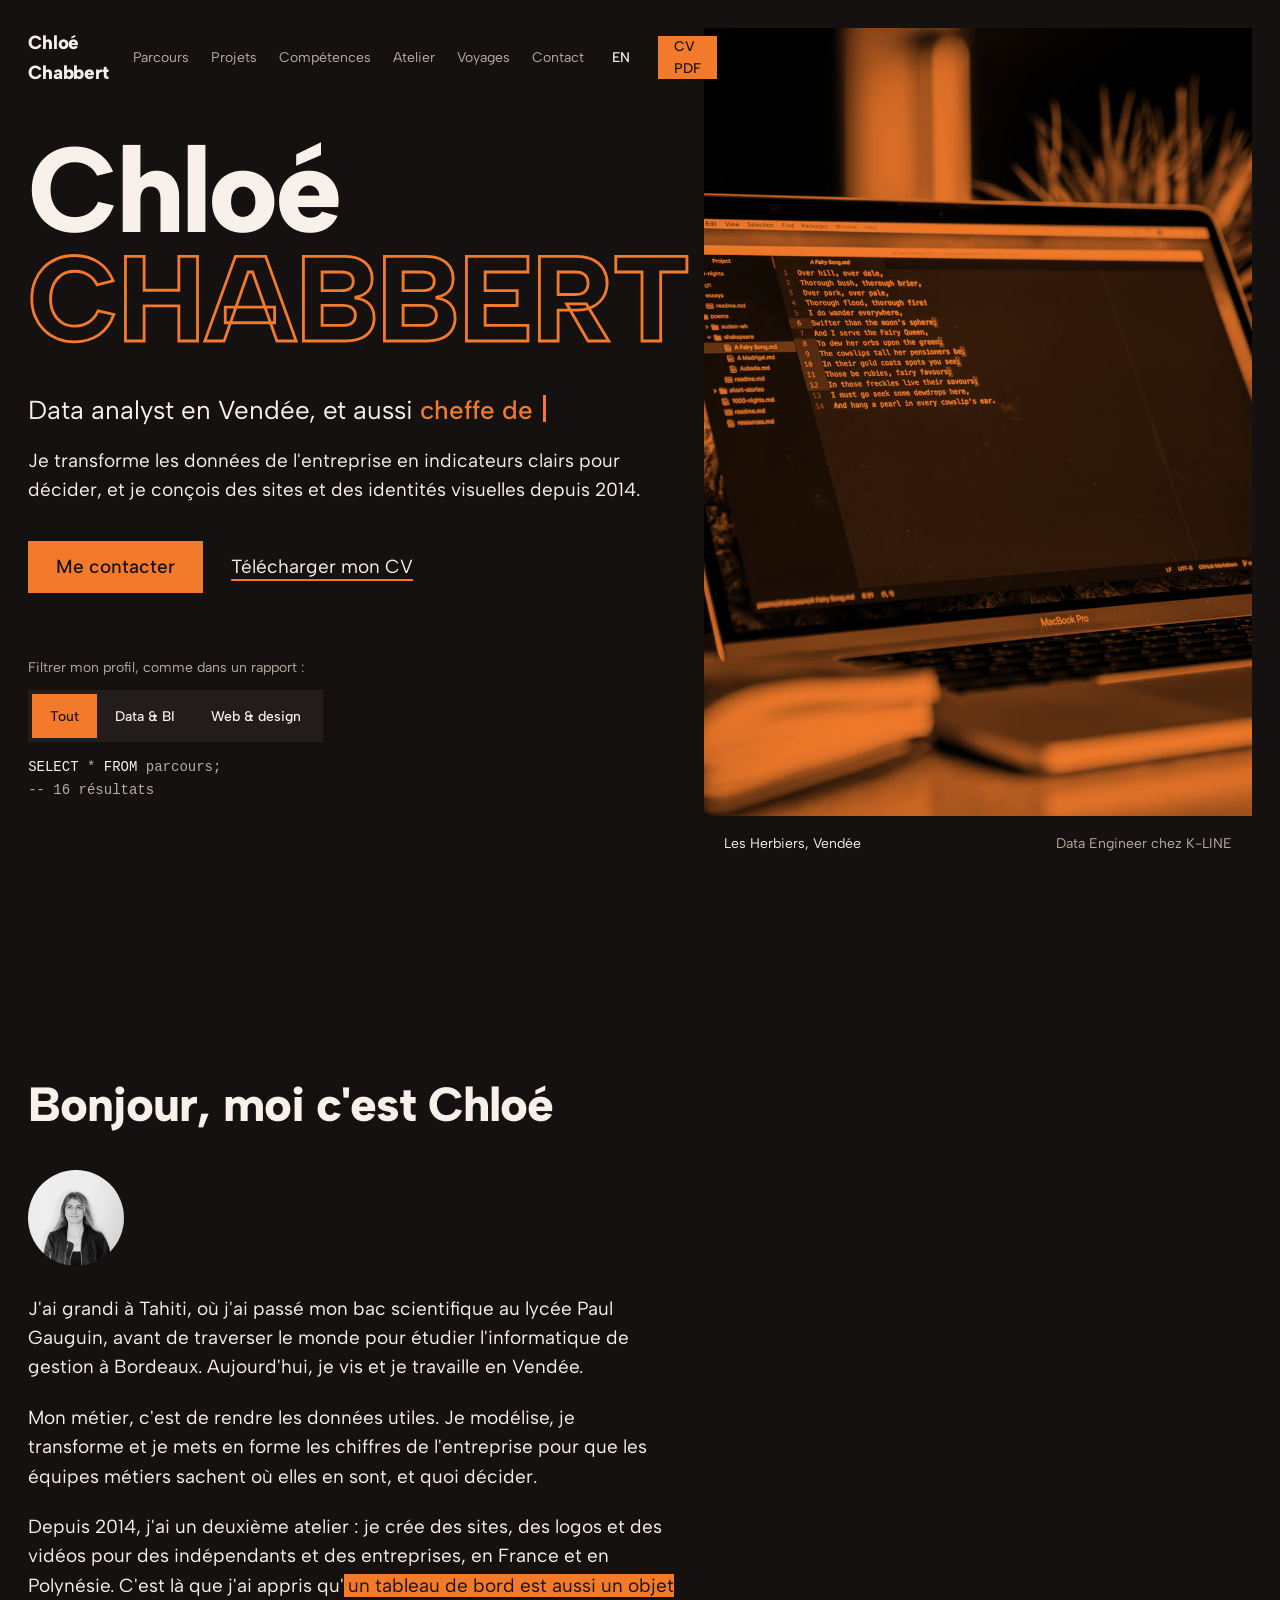
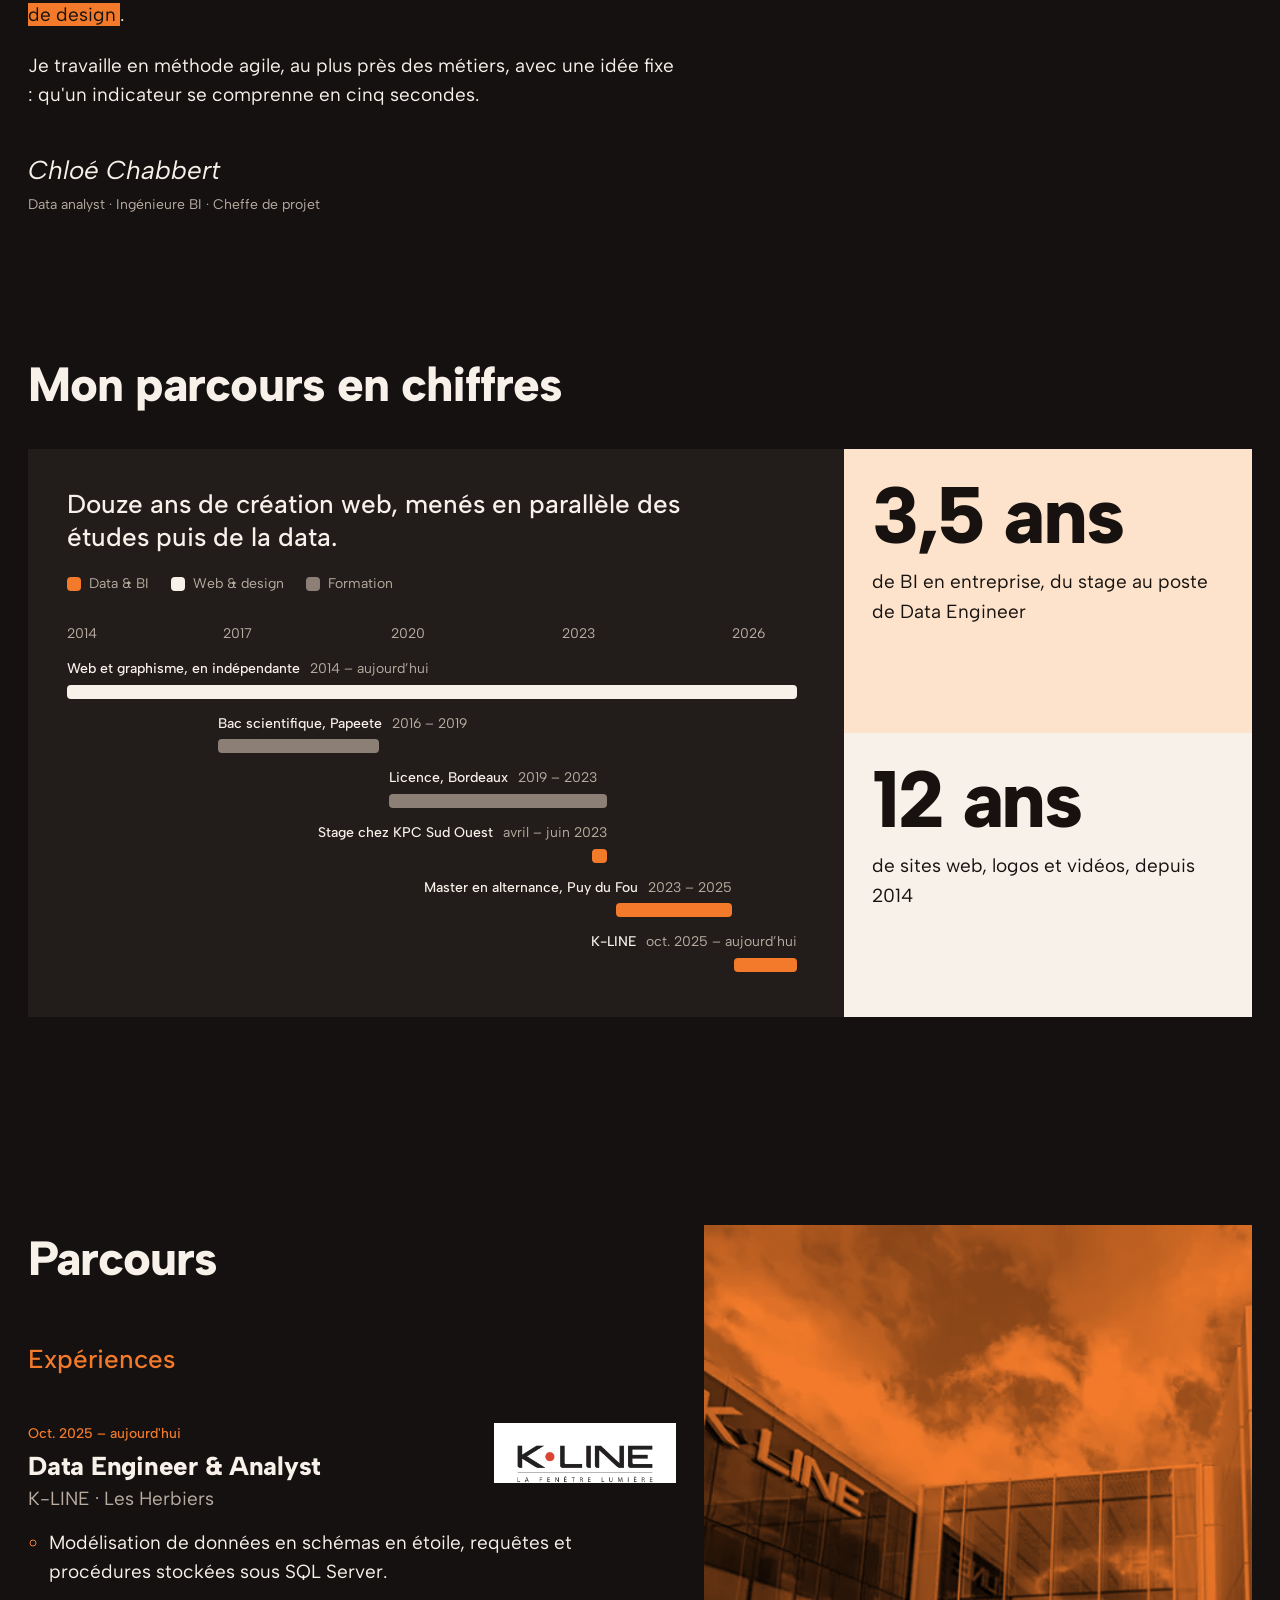
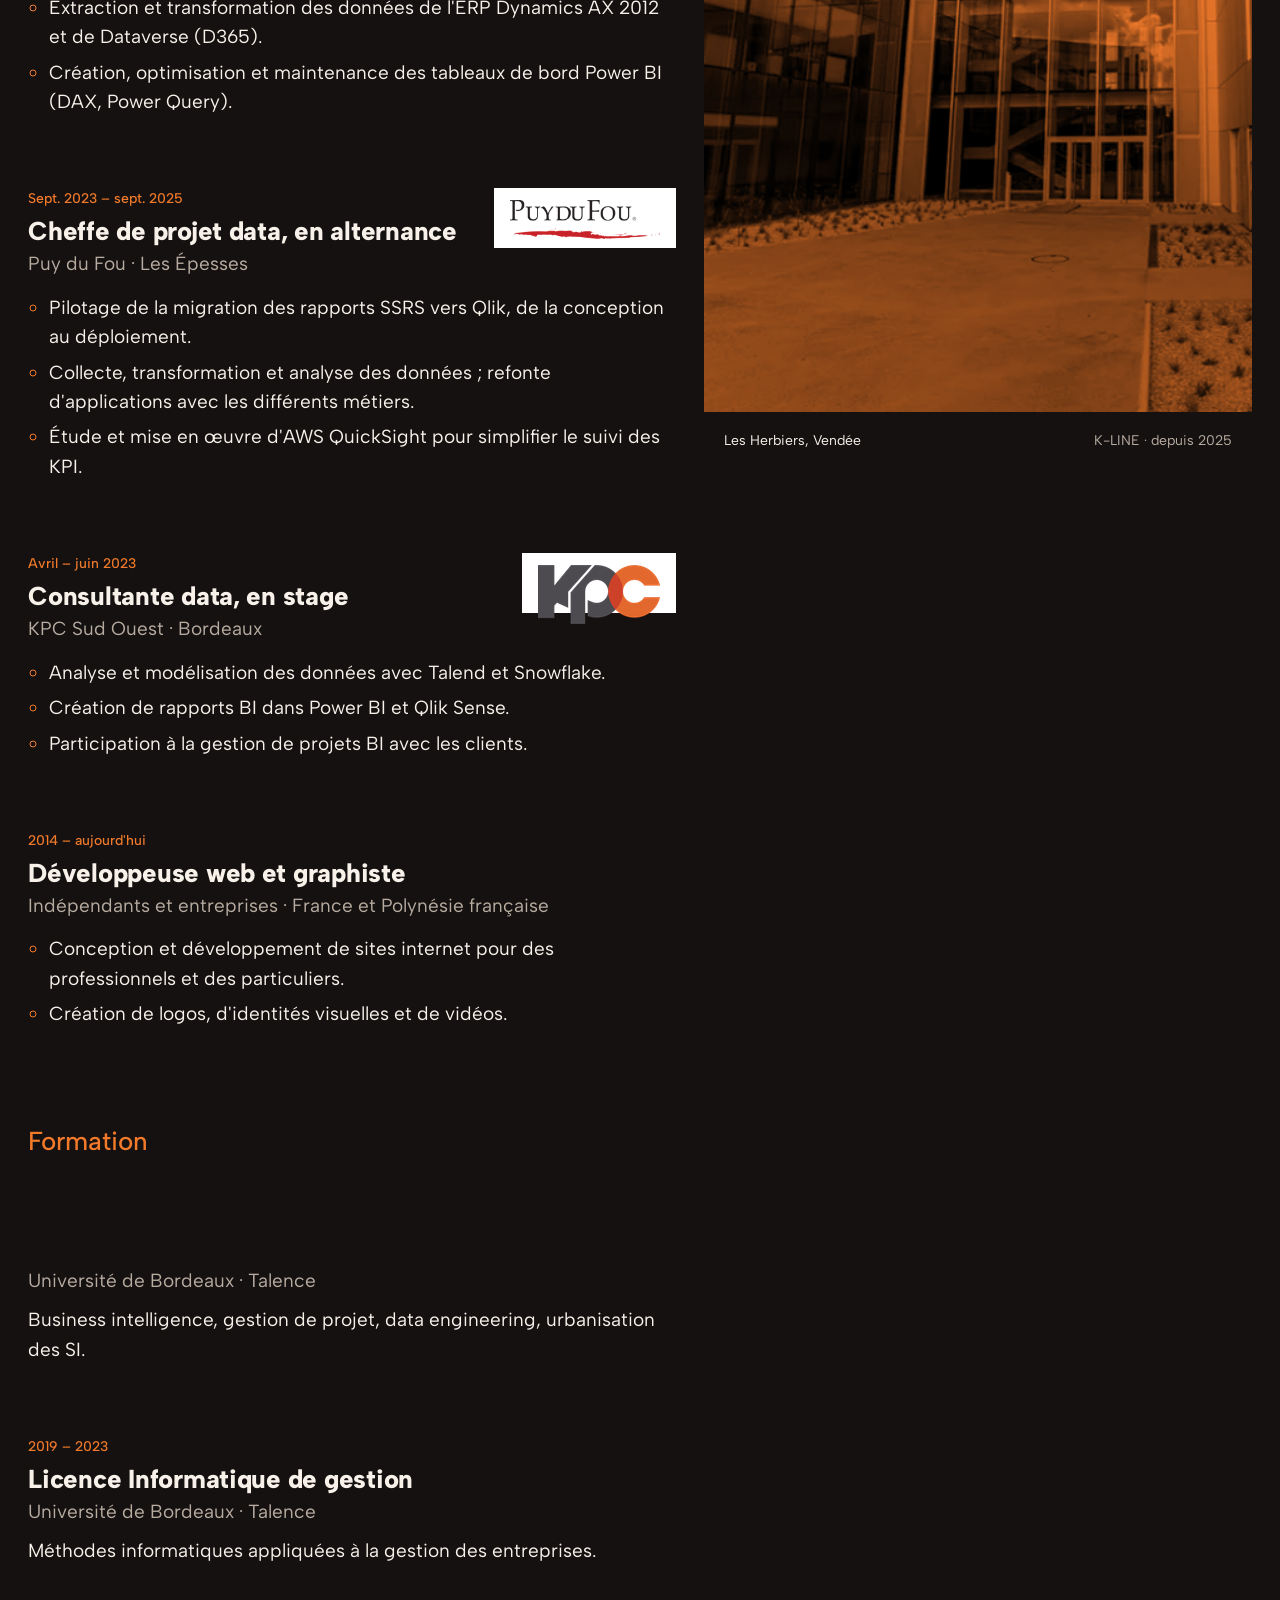
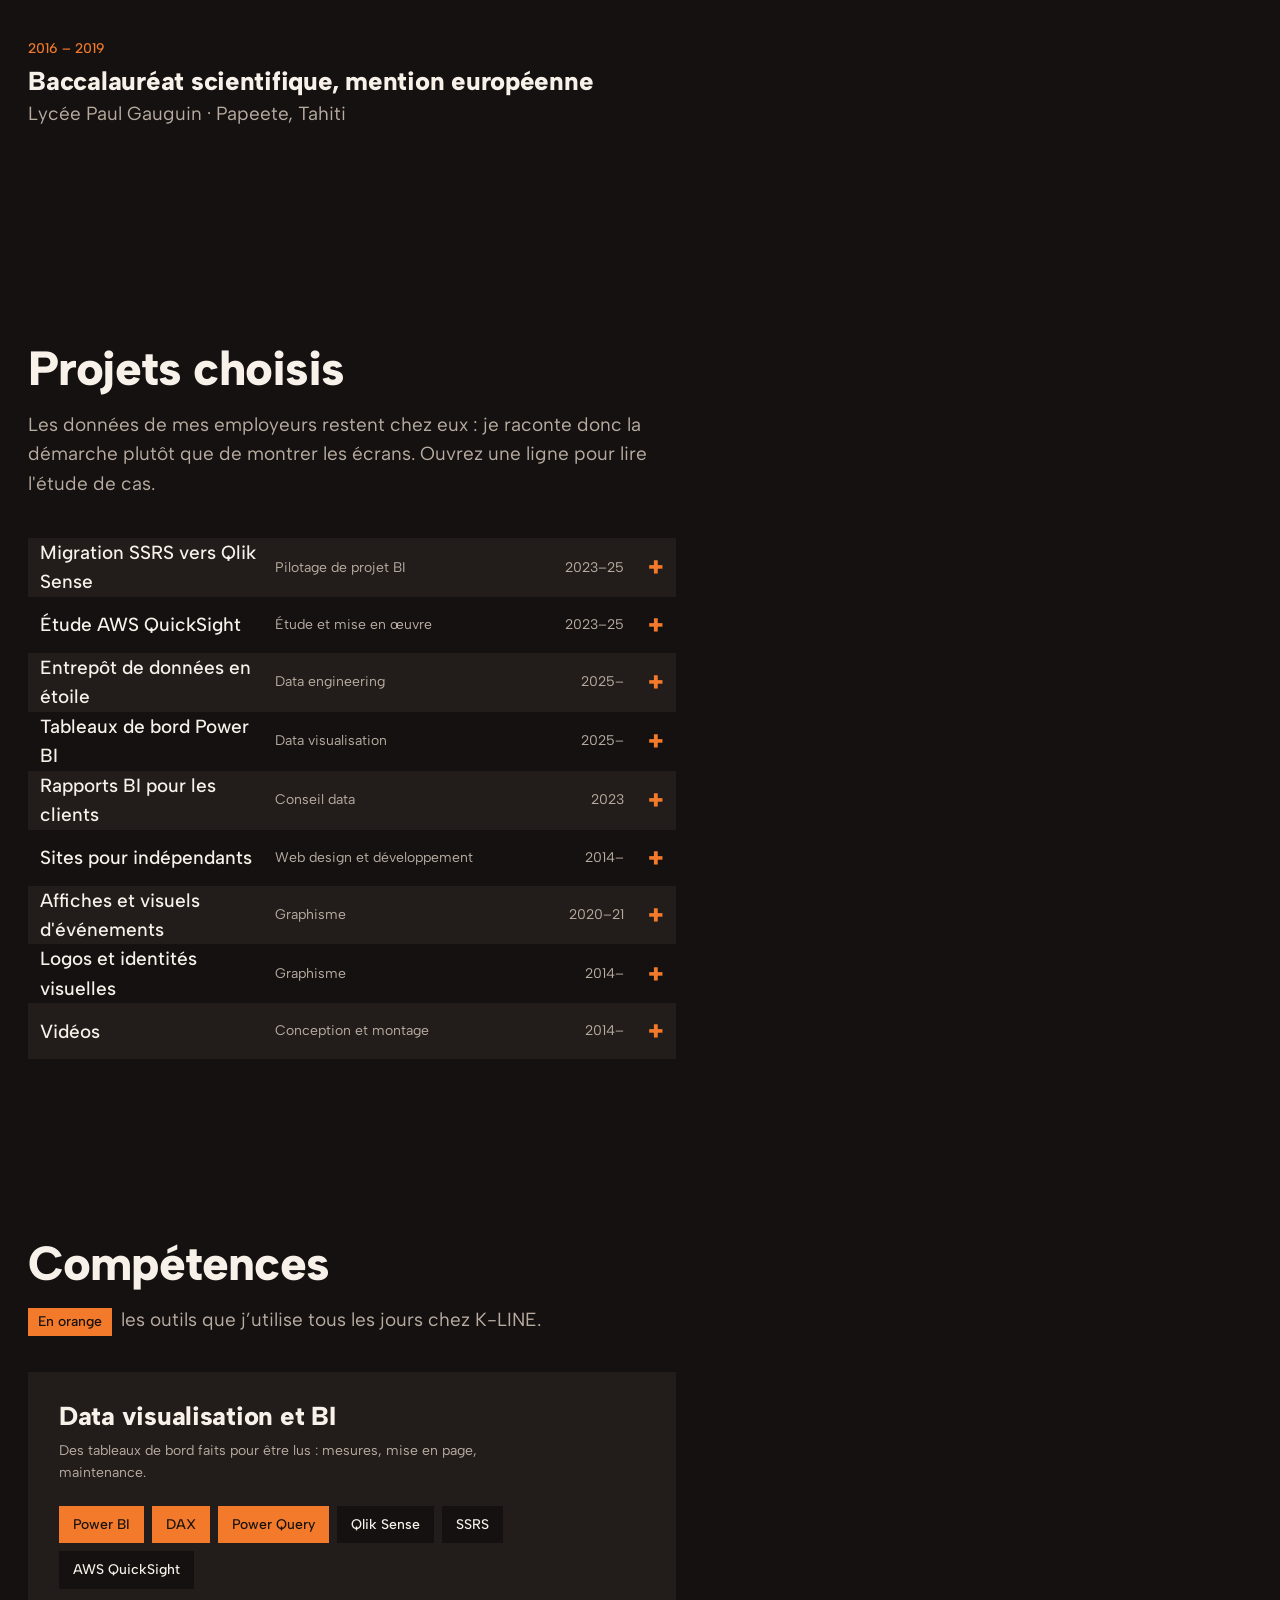
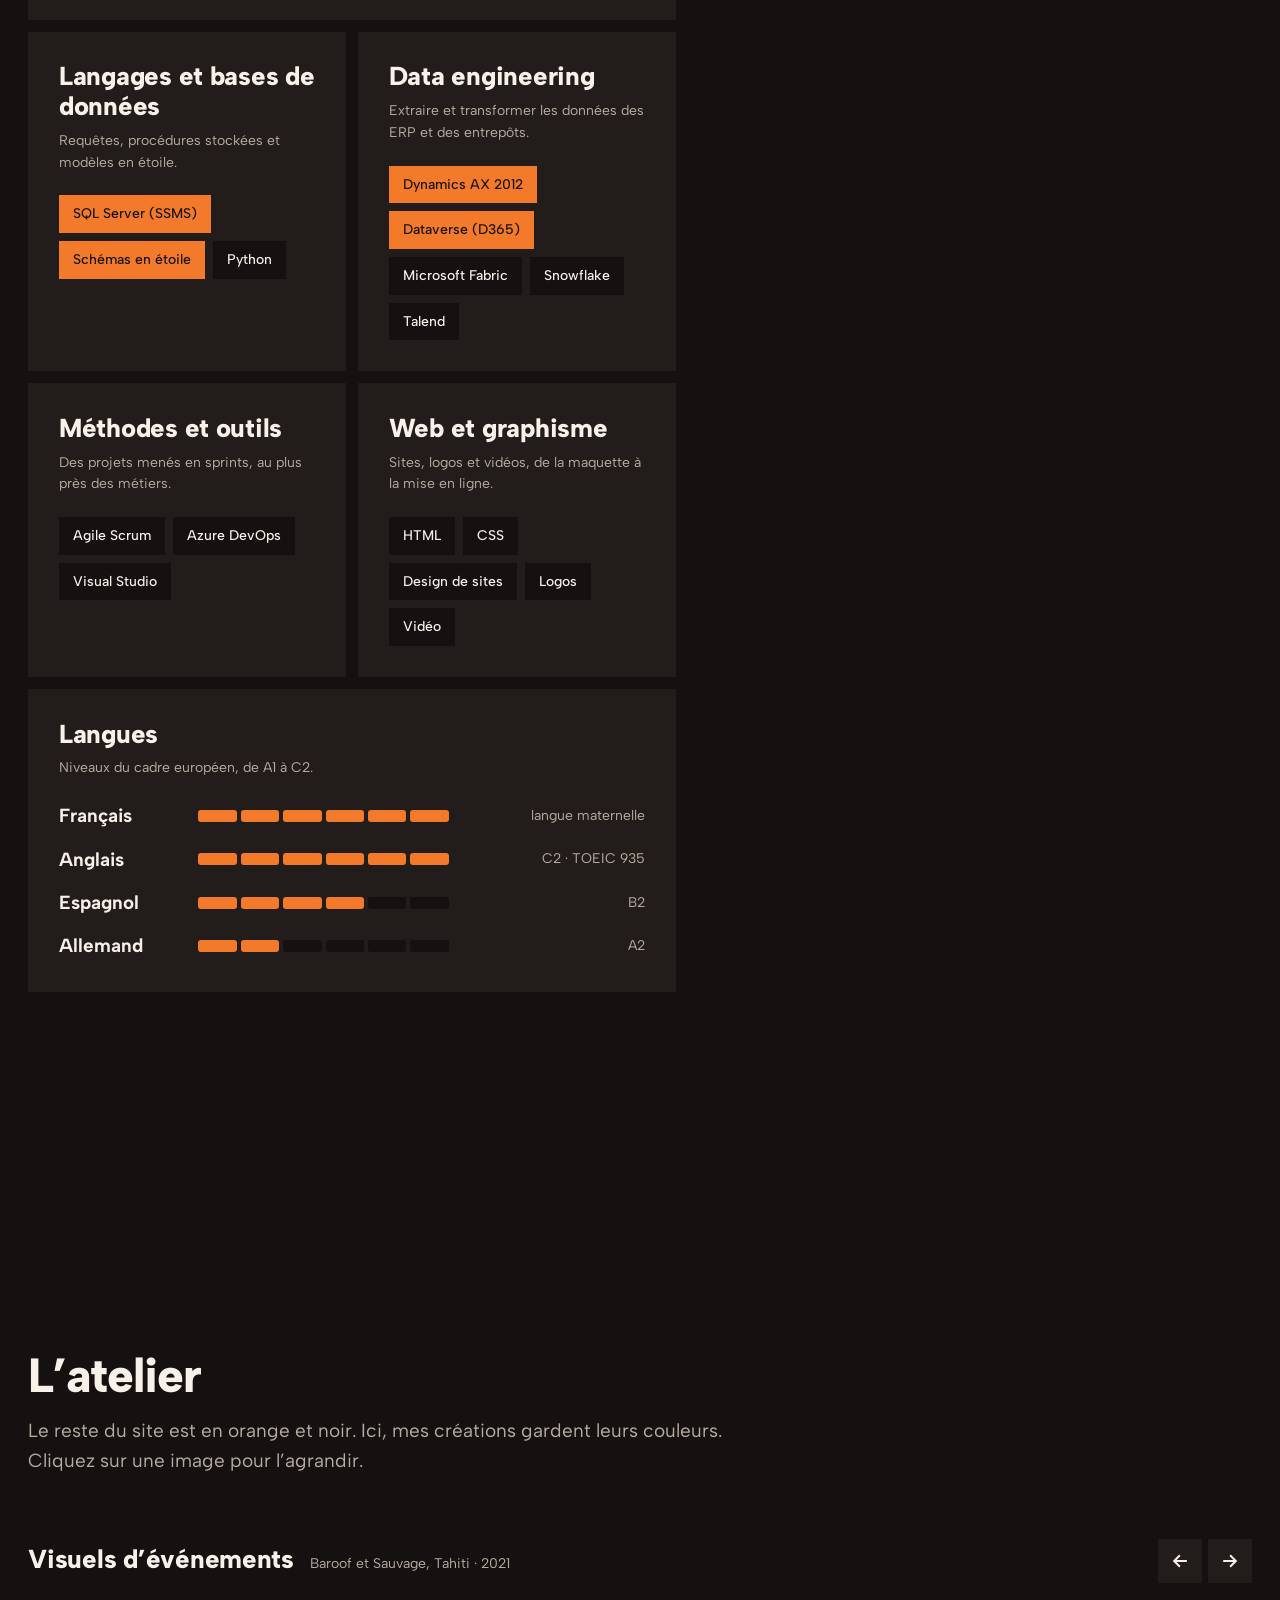
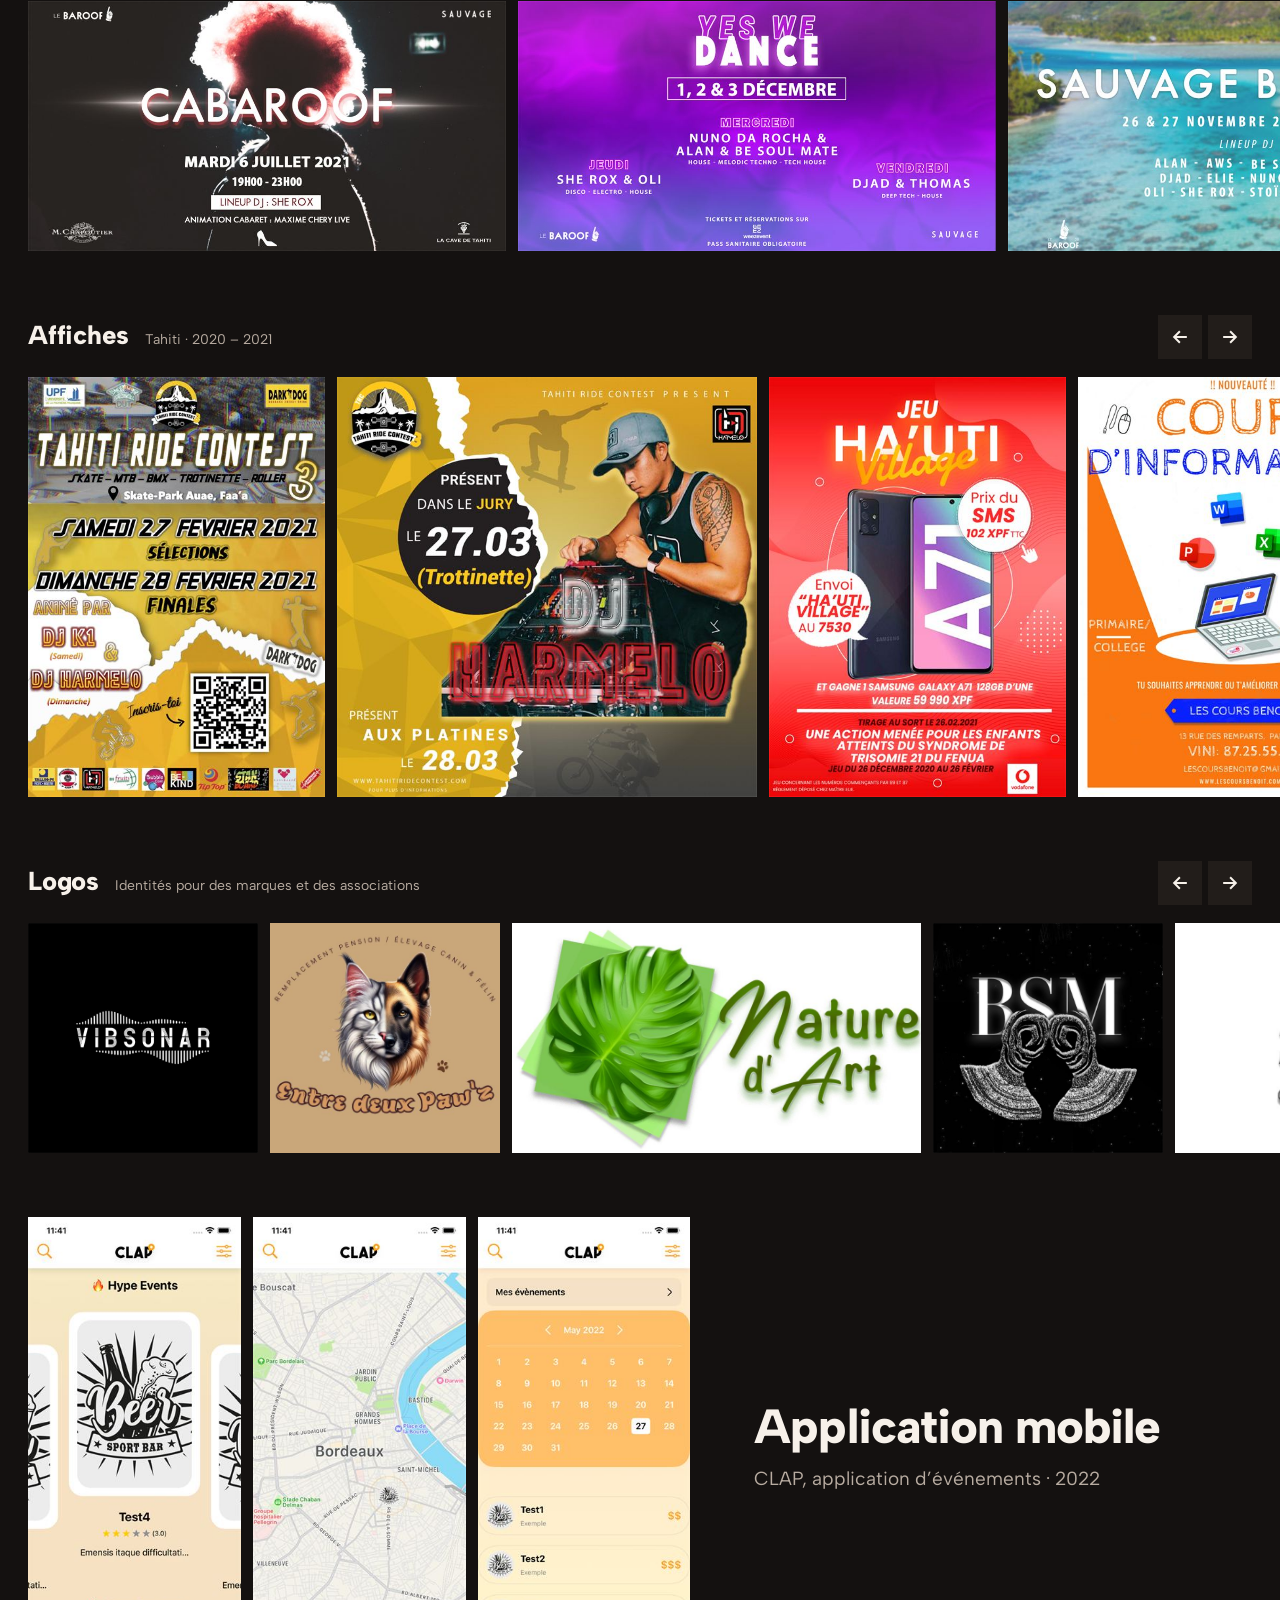
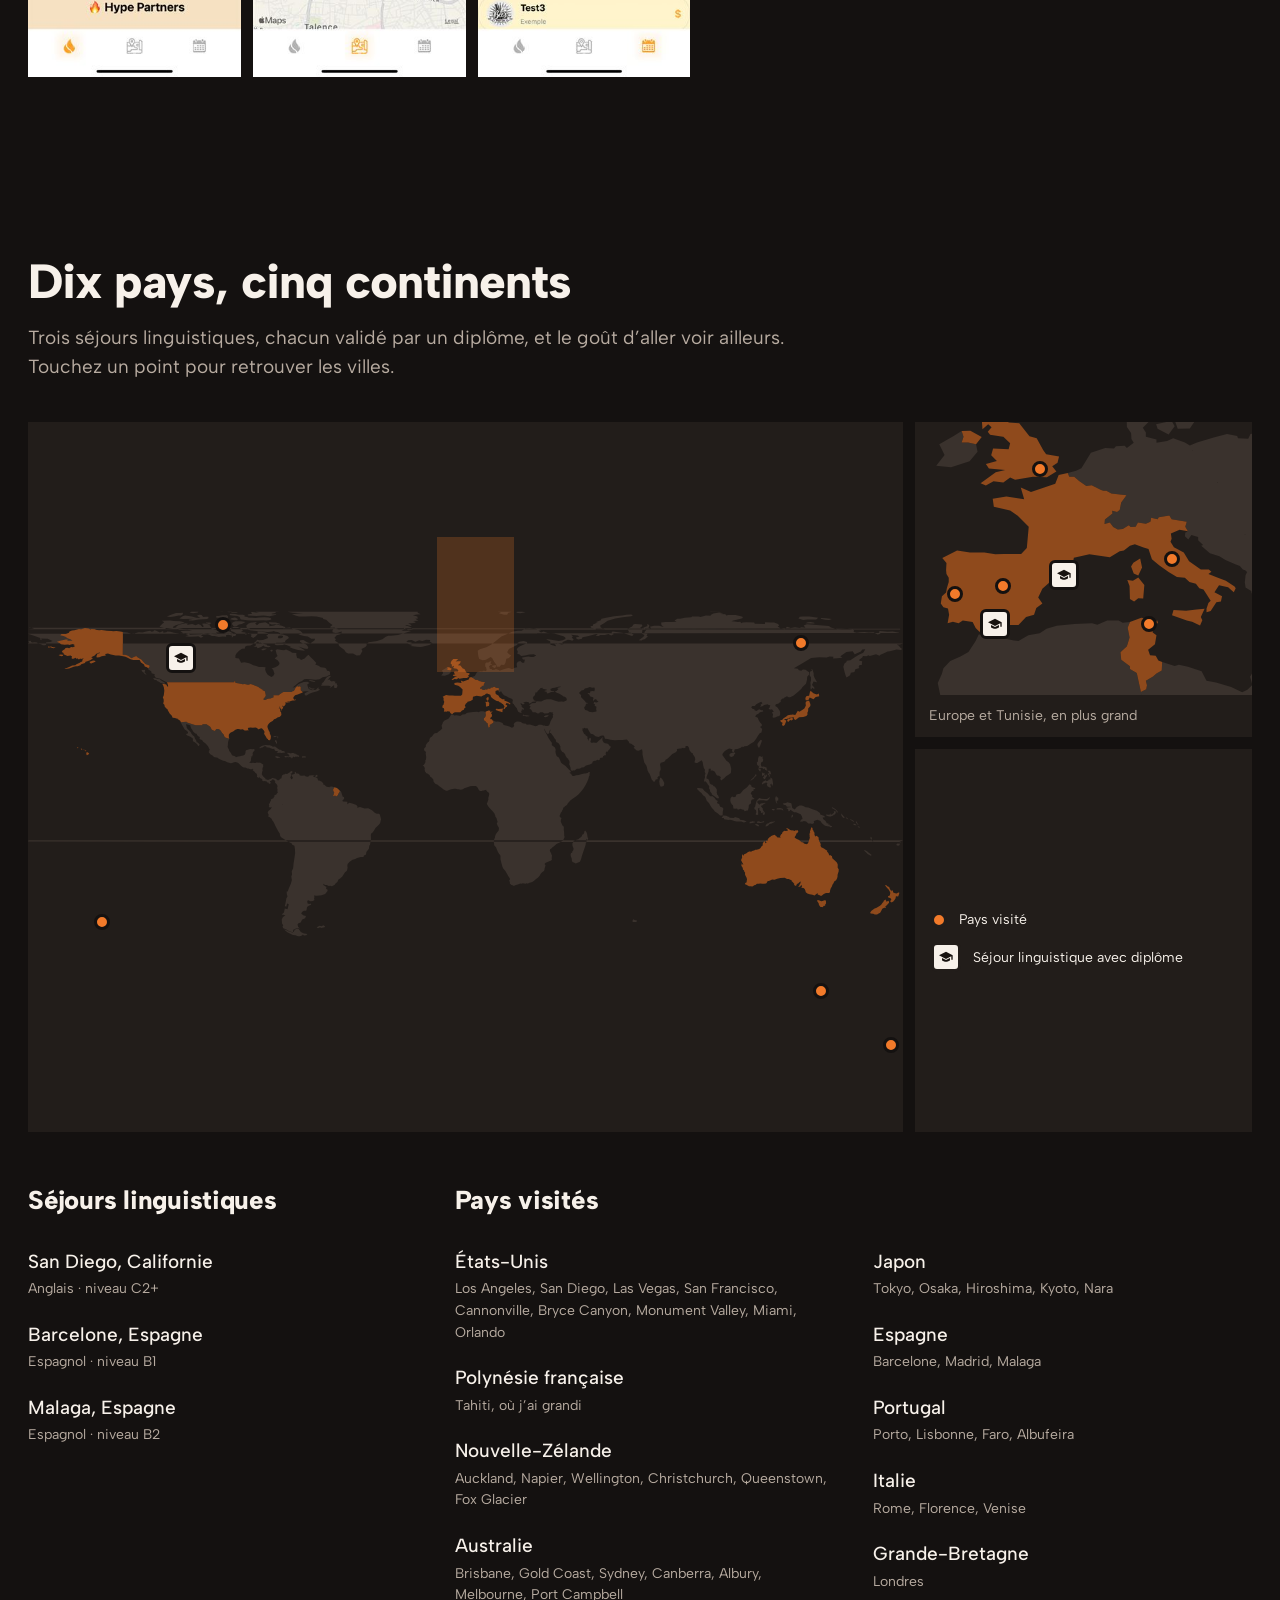
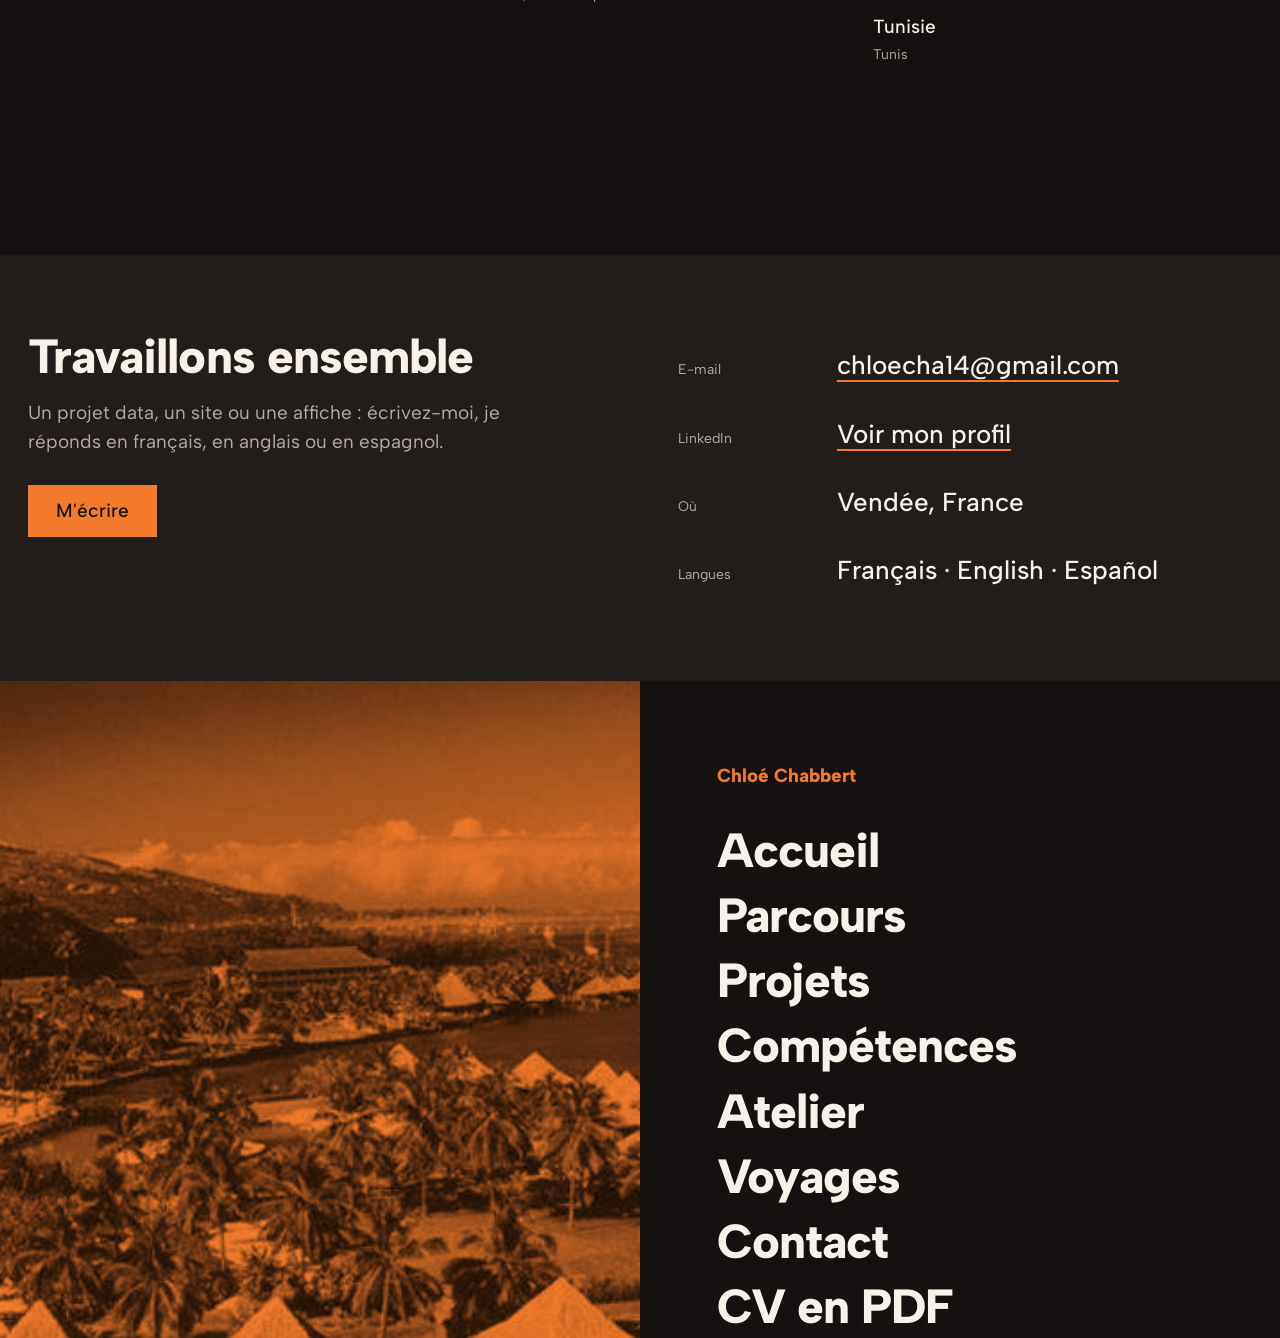
==== index.html @ 42374100 "Add all files" ====
<!doctype html>
<html lang="fr">
<head>
  <meta charset="utf-8">
  <meta name="viewport" content="width=device-width, initial-scale=1">
  <title>Chloé Chabbert · Data analyst &amp; web designer</title>
  <meta name="description" content="Chloé Chabbert, data analyst et ingénieure BI en Vendée : tableaux de bord Power BI et Qlik, modélisation SQL, gestion de projet data. Web designer et graphiste depuis 2014.">
  <meta property="og:title" content="Chloé Chabbert · Data analyst &amp; web designer">
  <meta property="og:description" content="Je transforme les données de l'entreprise en indicateurs clairs, et je conçois des sites et des identités visuelles depuis 2014.">
  <meta property="og:image" content="assets/chloe.jpg">
  <meta property="og:type" content="website">
  <meta property="og:locale" content="fr_FR">
  <link rel="alternate" hreflang="fr" href="index.html">
  <link rel="alternate" hreflang="en" href="en.html">
  <link rel="icon" href="data:image/svg+xml,%3Csvg xmlns='http://www.w3.org/2000/svg' viewBox='0 0 64 64'%3E%3Crect width='64' height='64' fill='%23141110'/%3E%3Ctext x='50%25' y='56%25' dominant-baseline='middle' text-anchor='middle' font-family='Arial' font-weight='800' font-size='30' fill='%23F27A2A'%3ECC%3C/text%3E%3C/svg%3E">
  <link rel="preconnect" href="https://fonts.googleapis.com">
  <link rel="preconnect" href="https://fonts.gstatic.com" crossorigin>
  <link href="https://fonts.googleapis.com/css2?family=Albert+Sans:ital,wght@0,400;0,500;0,800;1,400&display=swap" rel="stylesheet">
  <link rel="stylesheet" href="styles.css">
  <script>document.documentElement.classList.add('js')</script>
</head>
<body data-view="all">
  <a class="skip" href="#parcours">Aller au parcours</a>

  <!-- ============ 1. Accueil + à propos : colonne de lecture + photo fixe ============ -->
  <header class="bar">
    <a class="wordmark" href="#top" aria-label="Chloé Chabbert, retour en haut">Chloé Chabbert</a>
    <nav class="links" aria-label="Sections">
      <a href="#parcours">Parcours</a>
      <a href="#projets">Projets</a>
      <a href="#competences">Compétences</a>
      <a href="#atelier">Atelier</a>
      <a href="#voyages">Voyages</a>
      <a href="#contact">Contact</a>
    </nav>
    <a class="lang" href="en.html" hreflang="en" lang="en" aria-label="English version">EN</a>
    <a class="btn btn--small" href="assets/CV_Chloe_Chabbert.pdf" download>CV PDF</a>
  </header>

  <div class="split">
    <main class="read" id="top">

      <section class="hero" data-scene="herbiers" aria-labelledby="titre">
        <h1 id="titre" class="name reveal">
          <span class="name__first">Chloé</span>
          <span class="name__last">Chabbert</span>
        </h1>
        <p class="role reveal">Data analyst en Vendée, et aussi <span class="typed" data-words="ingénieure BI|cheffe de projet BI|web designer|graphiste">ingénieure BI</span><span class="caret" aria-hidden="true"></span></p>
        <p class="lead reveal">Je transforme les données de l'entreprise en indicateurs clairs pour décider, et je conçois des sites et des identités visuelles depuis 2014.</p>
        <div class="actions reveal">
          <a class="btn" href="mailto:chloecha14@gmail.com?subject=Prise%20de%20contact%20depuis%20ton%20portfolio">Me contacter</a>
          <a class="textlink" href="assets/CV_Chloe_Chabbert.pdf" download>Télécharger mon CV</a>
        </div>

        <div class="slicer-home reveal" id="slicer-home">
          <p class="slicer-label" id="slicer-label">Filtrer mon profil, comme dans un rapport :</p>
          <div class="slicer" role="group" aria-labelledby="slicer-label">
            <button type="button" data-set-view="all" aria-pressed="true">Tout</button>
            <button type="button" data-set-view="data" aria-pressed="false">Data &amp; BI</button>
            <button type="button" data-set-view="web" aria-pressed="false">Web &amp; design</button>
          </div>
          <pre class="query" aria-live="polite"><code id="query">SELECT * FROM parcours;</code></pre>
        </div>
      </section>

      <section class="about" id="apropos" data-scene="plage" aria-labelledby="apropos-titre">
        <h2 id="apropos-titre" class="reveal">Bonjour, moi c'est Chloé</h2>
        <div class="letter">
          <img class="letter__face reveal" src="assets/chloe.jpg" width="605" height="807" alt="" loading="lazy">
          <p class="reveal">J'ai grandi à Tahiti, où j'ai passé mon bac scientifique au lycée Paul Gauguin, avant de traverser le monde pour étudier l'informatique de gestion à Bordeaux. Aujourd'hui, je vis et je travaille en Vendée.</p>
          <p class="reveal">Mon métier, c'est de rendre les données utiles. Je modélise, je transforme et je mets en forme les chiffres de l'entreprise pour que les équipes métiers sachent où elles en sont, et quoi décider.</p>
          <p class="reveal">Depuis 2014, j'ai un deuxième atelier : je crée des sites, des logos et des vidéos pour des indépendants et des entreprises, en France et en Polynésie. C'est là que j'ai appris qu'<mark>un tableau de bord est aussi un objet de design</mark>.</p>
          <p class="reveal">Je travaille en méthode agile, au plus près des métiers, avec une idée fixe : qu'un indicateur se comprenne en cinq secondes.</p>
          <p class="sign reveal">Chloé Chabbert<span>Data analyst · Ingénieure BI · Cheffe de projet</span></p>
        </div>
      </section>
    </main>

    <aside class="stage" aria-label="Photographie">
      <div class="stage__frame">
        <figure class="scene is-on" data-scene-img="herbiers">
          <img src="assets/accueil-code.jpg" width="1920" height="1280" alt="Ordinateur portable ouvert sur un éditeur de code" fetchpriority="high">
          <figcaption><span>Les Herbiers, Vendée</span><span>Data Engineer chez K-LINE</span></figcaption>
        </figure>
        <figure class="scene" data-scene-img="plage">
          <img src="assets/tahiti.jpg" width="800" height="528" alt="Vue aérienne d'un lagon de Tahiti, bordé de cocotiers et de bungalows sur pilotis" loading="lazy">
          <figcaption><span>Tahiti, Polynésie française</span><span>Là où j'ai grandi</span></figcaption>
        </figure>
      </div>
    </aside>
  </div>

  <!-- ============ 2. En chiffres : mosaïque pleine largeur pilotée par le filtre ============ -->
  <section class="stats" id="chiffres" aria-labelledby="chiffres-titre">
    <h2 id="chiffres-titre" class="stats__title reveal">Mon parcours en chiffres</h2>
    <div class="mosaic">
      <div class="gantt">
        <p class="gantt__title">Douze ans de création web, menés en parallèle des études puis de la data.</p>
        <p class="gantt__legend"><span><i class="key key--data"></i>Data &amp; BI</span><span><i class="key key--web"></i>Web &amp; design</span><span><i class="key key--edu"></i>Formation</span></p>
        <p class="gantt__axis" aria-hidden="true"><span style="--y:2014">2014</span><span style="--y:2017">2017</span><span style="--y:2020">2020</span><span style="--y:2023">2023</span><span style="--y:2026">2026</span></p>
        <ol class="gantt__rows">
          <li class="grow" data-gcat="web" style="--s:2014;--e:2026.85"><a href="#exp-web"><span class="grow__label">Web et graphisme, en indépendante <span>2014 – aujourd’hui</span></span><span class="grow__track"><span class="grow__bar grow__bar--web"></span></span></a></li>
          <li class="grow" data-gcat="edu" style="--s:2016.67;--e:2019.5"><a href="#edu-bac"><span class="grow__label">Bac scientifique, Papeete <span>2016 – 2019</span></span><span class="grow__track"><span class="grow__bar grow__bar--edu"></span></span></a></li>
          <li class="grow" data-gcat="edu" style="--s:2019.67;--e:2023.5"><a href="#edu-licence"><span class="grow__label">Licence, Bordeaux <span>2019 – 2023</span></span><span class="grow__track"><span class="grow__bar grow__bar--edu"></span></span></a></li>
          <li class="grow" data-gcat="data" style="--s:2023.25;--e:2023.5"><a href="#exp-kpc"><span class="grow__label">Stage chez KPC Sud Ouest <span>avril – juin 2023</span></span><span class="grow__track"><span class="grow__bar grow__bar--data"></span></span></a></li>
          <li class="grow" data-gcat="data" style="--s:2023.67;--e:2025.7"><a href="#exp-puydufou"><span class="grow__label">Master en alternance, Puy du Fou <span>2023 – 2025</span></span><span class="grow__track"><span class="grow__bar grow__bar--data"></span></span></a></li>
          <li class="grow" data-gcat="data" style="--s:2025.75;--e:2026.85"><a href="#exp-kline"><span class="grow__label">K-LINE <span>oct. 2025 – aujourd’hui</span></span><span class="grow__track"><span class="grow__bar grow__bar--data"></span></span></a></li>
        </ol>
      </div>
      <div class="tile tile--a" aria-live="polite">
        <p class="tile__fig" data-kpi="a-fig">3,5 ans</p>
        <p class="tile__cap" data-kpi="a-cap">de BI en entreprise, du stage au poste de Data Engineer</p>
      </div>
      <div class="tile tile--b" aria-live="polite">
        <p class="tile__fig" data-kpi="b-fig">12 ans</p>
        <p class="tile__cap" data-kpi="b-cap">de sites web, logos et vidéos, depuis 2014</p>
      </div>
    </div>
  </section>

  <!-- ============ 3. Parcours, projets, compétences : deuxième scène fixe ============ -->
  <div class="split split--b">
    <div class="read">
      <section class="timeline" id="parcours" aria-labelledby="parcours-titre">
        <h2 id="parcours-titre" class="reveal">Parcours</h2>

        <h3 class="timeline__sub reveal">Expériences</h3>
        <ol class="entries">
          <li class="entry" id="exp-kline" data-cat="data" data-scene="kline">
            <span class="entry__logo reveal"><img src="assets/logos/k-line.png" width="554" height="202" alt="Logo K-LINE" loading="lazy"></span>
            <p class="entry__date reveal">Oct. 2025 – aujourd'hui</p>
            <h4 class="entry__title reveal">Data Engineer &amp; Analyst</h4>
            <p class="entry__org reveal">K-LINE · Les Herbiers</p>
            <ul class="reveal">
              <li>Modélisation de données en schémas en étoile, requêtes et procédures stockées sous SQL Server.</li>
              <li>Extraction et transformation des données de l'ERP Dynamics AX 2012 et de Dataverse (D365).</li>
              <li>Création, optimisation et maintenance des tableaux de bord Power BI (DAX, Power Query).</li>
            </ul>
          </li>
          <li class="entry" id="exp-puydufou" data-cat="data" data-scene="puydufou">
            <span class="entry__logo reveal"><img src="assets/logos/puy-du-fou.png" width="240" height="61" alt="Logo Puy du Fou" loading="lazy"></span>
            <p class="entry__date reveal">Sept. 2023 – sept. 2025</p>
            <h4 class="entry__title reveal">Cheffe de projet data, en alternance</h4>
            <p class="entry__org reveal">Puy du Fou · Les Épesses</p>
            <ul class="reveal">
              <li>Pilotage de la migration des rapports SSRS vers Qlik, de la conception au déploiement.</li>
              <li>Collecte, transformation et analyse des données ; refonte d'applications avec les différents métiers.</li>
              <li>Étude et mise en œuvre d'AWS QuickSight pour simplifier le suivi des KPI.</li>
            </ul>
          </li>
          <li class="entry" id="exp-kpc" data-cat="data" data-scene="bordeaux">
            <span class="entry__logo reveal"><img src="assets/logos/kpc.png" width="122" height="59" alt="Logo KPC" loading="lazy"></span>
            <p class="entry__date reveal">Avril – juin 2023</p>
            <h4 class="entry__title reveal">Consultante data, en stage</h4>
            <p class="entry__org reveal">KPC Sud Ouest · Bordeaux</p>
            <ul class="reveal">
              <li>Analyse et modélisation des données avec Talend et Snowflake.</li>
              <li>Création de rapports BI dans Power BI et Qlik Sense.</li>
              <li>Participation à la gestion de projets BI avec les clients.</li>
            </ul>
          </li>
          <li class="entry" id="exp-web" data-cat="web" data-scene="plage">
            <p class="entry__date reveal">2014 – aujourd'hui</p>
            <h4 class="entry__title reveal">Développeuse web et graphiste</h4>
            <p class="entry__org reveal">Indépendants et entreprises · France et Polynésie française</p>
            <ul class="reveal">
              <li>Conception et développement de sites internet pour des professionnels et des particuliers.</li>
              <li>Création de logos, d'identités visuelles et de vidéos.</li>
            </ul>
          </li>
        </ol>

        <h3 class="timeline__sub reveal">Formation</h3>
        <ol class="entries">
          <li class="entry" id="edu-master" data-cat="data" data-scene="diplome">
            <p class="entry__date reveal">Obtenu en 2025</p>
            <h4 class="entry__title reveal">Master 2 MIAGE</h4>
            <p class="entry__org reveal">Université de Bordeaux · Talence</p>
            <p class="entry__text reveal">Business intelligence, gestion de projet, data engineering, urbanisation des SI.</p>
          </li>
          <li class="entry" id="edu-licence" data-cat="data" data-scene="diplome">
            <p class="entry__date reveal">2019 – 2023</p>
            <h4 class="entry__title reveal">Licence Informatique de gestion</h4>
            <p class="entry__org reveal">Université de Bordeaux · Talence</p>
            <p class="entry__text reveal">Méthodes informatiques appliquées à la gestion des entreprises.</p>
          </li>
          <li class="entry" id="edu-bac" data-cat="all" data-scene="plage">
            <p class="entry__date reveal">2016 – 2019</p>
            <h4 class="entry__title reveal">Baccalauréat scientifique, mention européenne</h4>
            <p class="entry__org reveal">Lycée Paul Gauguin · Papeete, Tahiti</p>
          </li>
        </ol>
      </section>

      <section class="work" id="projets" data-scene="kline" aria-labelledby="projets-titre">
        <h2 id="projets-titre" class="reveal">Projets choisis</h2>
        <p class="work__intro reveal">Les données de mes employeurs restent chez eux : je raconte donc la démarche plutôt que de montrer les écrans. Ouvrez une ligne pour lire l'étude de cas.</p>
        <div class="ledger">
          <details class="row" data-cat="data">
            <summary><span class="row__name">Migration SSRS vers Qlik Sense</span><span class="row__kind">Pilotage de projet BI</span><span class="row__year">2023–25</span></summary>
            <div class="row__body">
              <p><strong>Contexte.</strong> Au Puy du Fou, les rapports historiques tournaient sous SSRS : figés, peu lus, difficiles à faire évoluer.</p>
              <p><strong>Ce que j'ai fait.</strong> Inventaire des rapports avec les métiers, priorisation, conception des applications Qlik, recette et déploiement, en sprints agiles.</p>
              <p><strong>Outils.</strong> SSRS, Qlik Sense, SQL, Azure DevOps.</p>
            </div>
          </details>
          <details class="row" data-cat="data">
            <summary><span class="row__name">Étude AWS QuickSight</span><span class="row__kind">Étude et mise en œuvre</span><span class="row__year">2023–25</span></summary>
            <div class="row__body">
              <p><strong>Contexte.</strong> Simplifier l'accès aux indicateurs clés pour les équipes, sans multiplier les rapports.</p>
              <p><strong>Ce que j'ai fait.</strong> Étude comparative, mise en œuvre de la solution et premiers tableaux de KPI.</p>
              <p><strong>Outils.</strong> AWS QuickSight.</p>
            </div>
          </details>
          <details class="row" data-cat="data">
            <summary><span class="row__name">Entrepôt de données en étoile</span><span class="row__kind">Data engineering</span><span class="row__year">2025–</span></summary>
            <div class="row__body">
              <p><strong>Contexte.</strong> Chez K-LINE, les données vivent dans l'ERP Dynamics AX 2012 et dans Dataverse (D365).</p>
              <p><strong>Ce que j'ai fait.</strong> Extraction, transformation et modélisation en schémas en étoile ; requêtes et procédures stockées pour alimenter les rapports.</p>
              <p><strong>Outils.</strong> SQL Server (SSMS), Dynamics AX 2012, Dataverse.</p>
            </div>
          </details>
          <details class="row" data-cat="data">
            <summary><span class="row__name">Tableaux de bord Power BI</span><span class="row__kind">Data visualisation</span><span class="row__year">2025–</span></summary>
            <div class="row__body">
              <p><strong>Contexte.</strong> Des équipes qui ont besoin de voir leurs chiffres vite, et juste.</p>
              <p><strong>Ce que j'ai fait.</strong> Création, optimisation et maintenance des rapports : mesures DAX, préparation Power Query, mise en page pensée pour la lecture.</p>
              <p><strong>Outils.</strong> Power BI, DAX, Power Query.</p>
            </div>
          </details>
          <details class="row" data-cat="data">
            <summary><span class="row__name">Rapports BI pour les clients</span><span class="row__kind">Conseil data</span><span class="row__year">2023</span></summary>
            <div class="row__body">
              <p><strong>Contexte.</strong> Stage de consultante chez KPC Sud Ouest, à Bordeaux.</p>
              <p><strong>Ce que j'ai fait.</strong> Modélisation dans Talend et Snowflake, rapports dans Power BI et Qlik Sense, échanges avec les clients sur leurs besoins.</p>
              <p><strong>Outils.</strong> Talend, Snowflake, Power BI, Qlik Sense.</p>
            </div>
          </details>
          <details class="row" data-cat="web">
            <summary><span class="row__name">Sites pour indépendants</span><span class="row__kind">Web design et développement</span><span class="row__year">2014–</span></summary>
            <div class="row__body">
              <p><strong>Contexte.</strong> Des professionnels et des particuliers, en France et en Polynésie, qui avaient besoin d'exister en ligne.</p>
              <p><strong>Ce que j'ai fait.</strong> Maquette, design, développement et mise en ligne de leurs sites.</p>
            </div>
          </details>
          <details class="row" data-cat="web">
            <summary><span class="row__name">Affiches et visuels d'événements</span><span class="row__kind">Graphisme</span><span class="row__year">2020–21</span></summary>
            <div class="row__body">
              <p><strong>Ce que j'ai fait.</strong> Affiches, bannières et programmes pour des soirées, un contest de glisse et des commerces, à Tahiti.</p>
              <p><strong>À voir.</strong> <a href="#atelier">Dans l'atelier, plus bas</a>.</p>
            </div>
          </details>
          <details class="row" data-cat="web">
            <summary><span class="row__name">Logos et identités visuelles</span><span class="row__kind">Graphisme</span><span class="row__year">2014–</span></summary>
            <div class="row__body">
              <p><strong>Ce que j'ai fait.</strong> Logos, chartes et supports pour des entreprises et des particuliers.</p>
              <p><strong>À voir.</strong> <a href="#atelier">Dans l'atelier, plus bas</a>.</p>
            </div>
          </details>
          <details class="row" data-cat="web">
            <summary><span class="row__name">Vidéos</span><span class="row__kind">Conception et montage</span><span class="row__year">2014–</span></summary>
            <div class="row__body">
              <p><strong>Ce que j'ai fait.</strong> Conception et montage de vidéos pour des clients.</p>
            </div>
          </details>
        </div>
      </section>

      <section class="skills" id="competences" data-scene="bordeaux" aria-labelledby="competences-h">
        <h2 id="competences-h" class="reveal">Compétences</h2>
        <p class="skills__note reveal"><span class="chipkey">En orange</span> les outils que j’utilise tous les jours chez K-LINE.</p>
        <div class="bento">
          <article class="card card--wide reveal" data-cat="data">
            <h3>Data visualisation et BI</h3>
            <p>Des tableaux de bord faits pour être lus : mesures, mise en page, maintenance.</p>
            <ul class="chips"><li class="is-daily">Power BI</li><li class="is-daily">DAX</li><li class="is-daily">Power Query</li><li>Qlik Sense</li><li>SSRS</li><li>AWS QuickSight</li></ul>
          </article>
          <article class="card reveal" data-cat="data">
            <h3>Langages et bases de données</h3>
            <p>Requêtes, procédures stockées et modèles en étoile.</p>
            <ul class="chips"><li class="is-daily">SQL Server (SSMS)</li><li class="is-daily">Schémas en étoile</li><li>Python</li></ul>
          </article>
          <article class="card reveal" data-cat="data">
            <h3>Data engineering</h3>
            <p>Extraire et transformer les données des ERP et des entrepôts.</p>
            <ul class="chips"><li class="is-daily">Dynamics AX 2012</li><li class="is-daily">Dataverse (D365)</li><li>Microsoft Fabric</li><li>Snowflake</li><li>Talend</li></ul>
          </article>
          <article class="card reveal" data-cat="data">
            <h3>Méthodes et outils</h3>
            <p>Des projets menés en sprints, au plus près des métiers.</p>
            <ul class="chips"><li>Agile Scrum</li><li>Azure DevOps</li><li>Visual Studio</li></ul>
          </article>
          <article class="card reveal" data-cat="web">
            <h3>Web et graphisme</h3>
            <p>Sites, logos et vidéos, de la maquette à la mise en ligne.</p>
            <ul class="chips"><li>HTML</li><li>CSS</li><li>Design de sites</li><li>Logos</li><li>Vidéo</li></ul>
          </article>
          <article class="card card--wide reveal" data-cat="all">
            <h3>Langues</h3>
            <p>Niveaux du cadre européen, de A1 à C2.</p>
            <ul class="langs">
              <li><strong>Français</strong><span class="meter" role="img" aria-label="6 sur 6"><i class="on"></i><i class="on"></i><i class="on"></i><i class="on"></i><i class="on"></i><i class="on"></i></span><span>langue maternelle</span></li>
              <li><strong>Anglais</strong><span class="meter" role="img" aria-label="6 sur 6"><i class="on"></i><i class="on"></i><i class="on"></i><i class="on"></i><i class="on"></i><i class="on"></i></span><span>C2 · TOEIC 935</span></li>
              <li><strong>Espagnol</strong><span class="meter" role="img" aria-label="4 sur 6"><i class="on"></i><i class="on"></i><i class="on"></i><i class="on"></i><i></i><i></i></span><span>B2</span></li>
              <li><strong>Allemand</strong><span class="meter" role="img" aria-label="2 sur 6"><i class="on"></i><i class="on"></i><i></i><i></i><i></i><i></i></span><span>A2</span></li>
            </ul>
          </article>
        </div>
      </section>
    </div>

    <aside class="stage" aria-label="Lieux du parcours">
      <div class="stage__frame">
        <figure class="scene is-on" data-scene-img="kline">
          <img src="assets/les-herbiers.jpg" width="1920" height="1280" alt="Le moulin du mont des Alouettes, aux Herbiers" loading="lazy">
          <figcaption><span>Les Herbiers, Vendée</span><span>K-LINE · depuis 2025</span></figcaption>
        </figure>
        <figure class="scene" data-scene-img="puydufou">
          <img src="assets/2013-sept-le-puy-du-fou-cinescenie.jpg" width="1920" height="1276" alt="Feu d’artifice au-dessus du spectacle de la Cinéscénie du Puy du Fou" loading="lazy">
          <figcaption><span>Puy du Fou, Les Épesses</span><span>2023 – 2025 · alternance</span></figcaption>
        </figure>
        <figure class="scene" data-scene-img="bordeaux">
          <img src="assets/bordeaux-place-de-la-bourse-with-tram.jpg" width="1920" height="1285" alt="Le tramway devant la place de la Bourse à Bordeaux" loading="lazy">
          <figcaption><span>Bordeaux</span><span>2019 – 2025 · études et stage</span></figcaption>
        </figure>
        <figure class="scene" data-scene-img="diplome">
          <img src="assets/diplome.jpg" width="1500" height="2000" alt="Chloé reçoit son diplôme sur scène, à la cérémonie de la MIAGE de Bordeaux" loading="lazy">
          <figcaption><span>Université de Bordeaux</span><span>Remise des diplômes MIAGE</span></figcaption>
        </figure>
        <figure class="scene" data-scene-img="plage">
          <img src="assets/tahiti.jpg" width="800" height="528" alt="Vue aérienne d'un lagon de Tahiti, bordé de cocotiers et de bungalows sur pilotis" loading="lazy">
          <figcaption><span>Tahiti, Polynésie française</span><span>Là où tout a commencé</span></figcaption>
        </figure>
      </div>
    </aside>
  </div>

  <!-- ============ Atelier : les créations, en couleurs ============ -->
  <section class="atelier" id="atelier" data-cat="web" aria-labelledby="atelier-h">
    <div class="atelier__head">
      <h2 id="atelier-h" class="reveal">L’atelier</h2>
      <p class="reveal">Le reste du site est en orange et noir. Ici, mes créations gardent leurs couleurs. Cliquez sur une image pour l’agrandir.</p>
    </div>
    <div class="strip strip--evt">
      <div class="strip__head reveal">
        <h3>Visuels d’événements</h3>
        <p>Baroof et Sauvage, Tahiti · 2021</p>
        <div class="strip__nav"><button type="button" data-dir="-1" aria-label="Images précédentes"><svg viewBox="0 0 24 24" width="20" height="20" aria-hidden="true"><path d="M19 12H6M11 6l-6 6 6 6" fill="none" stroke="currentColor" stroke-width="2.4" stroke-linecap="square"/></svg></button><button type="button" data-dir="1" aria-label="Images suivantes"><svg viewBox="0 0 24 24" width="20" height="20" aria-hidden="true"><path d="M5 12h13M13 6l6 6-6 6" fill="none" stroke="currentColor" stroke-width="2.4" stroke-linecap="square"/></svg></button></div>
      </div>
      <ul class="strip__rail" tabindex="0" aria-label="Visuels d’événements">
        <li><a href="assets/creations/evt-cabaroof-juillet.jpg" data-zoom data-w="1200" data-h="628" data-caption="Cabaroof, 6 juillet 2021"><img src="assets/creations/thumbs/evt-cabaroof-juillet.jpg" width="900" height="471" alt="Cabaroof, 6 juillet 2021" loading="lazy"></a></li>
        <li><a href="assets/creations/evt-yes-we-dance-1.jpg" data-zoom data-w="1200" data-h="628" data-caption="Yes We Dance, 1er au 3 décembre"><img src="assets/creations/thumbs/evt-yes-we-dance-1.jpg" width="900" height="471" alt="Yes We Dance, 1er au 3 décembre" loading="lazy"></a></li>
        <li><a href="assets/creations/evt-sauvage-birthday-1.jpg" data-zoom data-w="1200" data-h="628" data-caption="Sauvage Birthday, 26 et 27 novembre 2021"><img src="assets/creations/thumbs/evt-sauvage-birthday-1.jpg" width="900" height="471" alt="Sauvage Birthday, 26 et 27 novembre 2021" loading="lazy"></a></li>
        <li><a href="assets/creations/evt-halloween-1.jpg" data-zoom data-w="1200" data-h="628" data-caption="Halloween Special, 31 octobre"><img src="assets/creations/thumbs/evt-halloween-1.jpg" width="900" height="471" alt="Halloween Special, 31 octobre" loading="lazy"></a></li>
        <li><a href="assets/creations/evt-programme-juin-1.jpg" data-zoom data-w="1200" data-h="628" data-caption="Programme de la semaine, début juin"><img src="assets/creations/thumbs/evt-programme-juin-1.jpg" width="900" height="471" alt="Programme de la semaine, début juin" loading="lazy"></a></li>
        <li><a href="assets/creations/evt-cabaroof-aout.jpg" data-zoom data-w="1200" data-h="628" data-caption="Cabaroof, 17 août 2021"><img src="assets/creations/thumbs/evt-cabaroof-aout.jpg" width="900" height="471" alt="Cabaroof, 17 août 2021" loading="lazy"></a></li>
        <li><a href="assets/creations/evt-yes-we-dance-2.jpg" data-zoom data-w="1200" data-h="628" data-caption="Yes We Dance, 9 au 11 décembre"><img src="assets/creations/thumbs/evt-yes-we-dance-2.jpg" width="900" height="471" alt="Yes We Dance, 9 au 11 décembre" loading="lazy"></a></li>
        <li><a href="assets/creations/evt-nye-2022.jpg" data-zoom data-w="1200" data-h="628" data-caption="NYE 2022, soirée du Nouvel An"><img src="assets/creations/thumbs/evt-nye-2022.jpg" width="900" height="471" alt="NYE 2022, soirée du Nouvel An" loading="lazy"></a></li>
        <li><a href="assets/creations/evt-defile-tentation.jpg" data-zoom data-w="1200" data-h="628" data-caption="Défilé Tentation, 14 décembre"><img src="assets/creations/thumbs/evt-defile-tentation.jpg" width="900" height="471" alt="Défilé Tentation, 14 décembre" loading="lazy"></a></li>
        <li><a href="assets/creations/evt-electronic-weekend.jpg" data-zoom data-w="1200" data-h="628" data-caption="Electronic Week-end, 4 et 5 décembre"><img src="assets/creations/thumbs/evt-electronic-weekend.jpg" width="900" height="471" alt="Electronic Week-end, 4 et 5 décembre" loading="lazy"></a></li>
        <li><a href="assets/creations/evt-cabaroof-septembre.jpg" data-zoom data-w="1200" data-h="628" data-caption="Cabaroof, 14 septembre 2021"><img src="assets/creations/thumbs/evt-cabaroof-septembre.jpg" width="900" height="471" alt="Cabaroof, 14 septembre 2021" loading="lazy"></a></li>
        <li><a href="assets/creations/evt-yes-we-dance-3.jpg" data-zoom data-w="1200" data-h="628" data-caption="Yes We Dance, 16 au 18 décembre"><img src="assets/creations/thumbs/evt-yes-we-dance-3.jpg" width="900" height="471" alt="Yes We Dance, 16 au 18 décembre" loading="lazy"></a></li>
        <li><a href="assets/creations/evt-mixology.jpg" data-zoom data-w="1200" data-h="628" data-caption="Mixology, 15 juillet 2021"><img src="assets/creations/thumbs/evt-mixology.jpg" width="900" height="471" alt="Mixology, 15 juillet 2021" loading="lazy"></a></li>
        <li><a href="assets/creations/evt-sauvage-birthday-2.jpg" data-zoom data-w="1200" data-h="628" data-caption="Sauvage Birthday, deuxième version"><img src="assets/creations/thumbs/evt-sauvage-birthday-2.jpg" width="900" height="471" alt="Sauvage Birthday, deuxième version" loading="lazy"></a></li>
        <li><a href="assets/creations/evt-halloween-2.jpg" data-zoom data-w="1200" data-h="628" data-caption="Halloween Special, deuxième version"><img src="assets/creations/thumbs/evt-halloween-2.jpg" width="900" height="471" alt="Halloween Special, deuxième version" loading="lazy"></a></li>
        <li><a href="assets/creations/evt-thomas-is-back.jpg" data-zoom data-w="1600" data-h="900" data-caption="Thomas is back, 1er juillet 2021"><img src="assets/creations/thumbs/evt-thomas-is-back.jpg" width="900" height="506" alt="Thomas is back, 1er juillet 2021" loading="lazy"></a></li>
        <li><a href="assets/creations/evt-woodstock-pool-party.jpg" data-zoom data-w="1600" data-h="800" data-caption="Woodstock Pool Party, 15 mai"><img src="assets/creations/thumbs/evt-woodstock-pool-party.jpg" width="900" height="450" alt="Woodstock Pool Party, 15 mai" loading="lazy"></a></li>
        <li><a href="assets/creations/evt-cabaroof-octobre.jpg" data-zoom data-w="1200" data-h="628" data-caption="Cabaroof, 26 octobre 2021"><img src="assets/creations/thumbs/evt-cabaroof-octobre.jpg" width="900" height="471" alt="Cabaroof, 26 octobre 2021" loading="lazy"></a></li>
        <li><a href="assets/creations/evt-programme-juillet.jpg" data-zoom data-w="1200" data-h="628" data-caption="Programme de la semaine, juillet"><img src="assets/creations/thumbs/evt-programme-juillet.jpg" width="900" height="471" alt="Programme de la semaine, juillet" loading="lazy"></a></li>
        <li><a href="assets/creations/evt-programme-aout.jpg" data-zoom data-w="1200" data-h="628" data-caption="Programme de la semaine, août"><img src="assets/creations/thumbs/evt-programme-aout.jpg" width="900" height="471" alt="Programme de la semaine, août" loading="lazy"></a></li>
        <li><a href="assets/creations/evt-programme-juin-2.jpg" data-zoom data-w="1200" data-h="628" data-caption="Programme de la semaine, Fête de la musique"><img src="assets/creations/thumbs/evt-programme-juin-2.jpg" width="900" height="471" alt="Programme de la semaine, Fête de la musique" loading="lazy"></a></li>
        <li><a href="assets/creations/evt-programme-octobre.jpg" data-zoom data-w="1200" data-h="628" data-caption="Programme de la semaine, fin octobre"><img src="assets/creations/thumbs/evt-programme-octobre.jpg" width="900" height="471" alt="Programme de la semaine, fin octobre" loading="lazy"></a></li>
      </ul>
    </div>
    <div class="strip strip--aff">
      <div class="strip__head reveal">
        <h3>Affiches</h3>
        <p>Tahiti · 2020 – 2021</p>
        <div class="strip__nav"><button type="button" data-dir="-1" aria-label="Images précédentes"><svg viewBox="0 0 24 24" width="20" height="20" aria-hidden="true"><path d="M19 12H6M11 6l-6 6 6 6" fill="none" stroke="currentColor" stroke-width="2.4" stroke-linecap="square"/></svg></button><button type="button" data-dir="1" aria-label="Images suivantes"><svg viewBox="0 0 24 24" width="20" height="20" aria-hidden="true"><path d="M5 12h13M13 6l6 6-6 6" fill="none" stroke="currentColor" stroke-width="2.4" stroke-linecap="square"/></svg></button></div>
      </div>
      <ul class="strip__rail" tabindex="0" aria-label="Affiches">
        <li><a href="assets/creations/aff-tahiti-ride-contest.jpg" data-zoom data-w="1131" data-h="1600" data-caption="Affiche du Tahiti Ride Contest, 3e édition, février 2021"><img src="assets/creations/thumbs/aff-tahiti-ride-contest.jpg" width="452" height="640" alt="Affiche du Tahiti Ride Contest, 3e édition, février 2021" loading="lazy"></a></li>
        <li><a href="assets/creations/aff-dj-harmelo.jpg" data-zoom data-w="1400" data-h="1400" data-caption="Tahiti Ride Contest : annonce de DJ Harmelo"><img src="assets/creations/thumbs/aff-dj-harmelo.jpg" width="640" height="640" alt="Tahiti Ride Contest : annonce de DJ Harmelo" loading="lazy"></a></li>
        <li><a href="assets/creations/aff-hauti-village.jpg" data-zoom data-w="990" data-h="1400" data-caption="Affiche du jeu Ha’uti Village, 2020 – 2021"><img src="assets/creations/thumbs/aff-hauti-village.jpg" width="453" height="640" alt="Affiche du jeu Ha’uti Village, 2020 – 2021" loading="lazy"></a></li>
        <li><a href="assets/creations/aff-cours-informatique.jpg" data-zoom data-w="1089" data-h="1400" data-caption="Affiche de cours d’informatique, Les Cours Benoit"><img src="assets/creations/thumbs/aff-cours-informatique.jpg" width="498" height="640" alt="Affiche de cours d’informatique, Les Cours Benoit" loading="lazy"></a></li>
        <li><a href="assets/creations/aff-angel-vs-demon.jpg" data-zoom data-w="600" data-h="822" data-caption="Affiche de la soirée Angel vs Demon"><img src="assets/creations/thumbs/aff-angel-vs-demon.jpg" width="467" height="640" alt="Affiche de la soirée Angel vs Demon" loading="lazy"></a></li>
      </ul>
    </div>
    <div class="strip strip--logo">
      <div class="strip__head reveal">
        <h3>Logos</h3>
        <p>Identités pour des marques et des associations</p>
        <div class="strip__nav"><button type="button" data-dir="-1" aria-label="Images précédentes"><svg viewBox="0 0 24 24" width="20" height="20" aria-hidden="true"><path d="M19 12H6M11 6l-6 6 6 6" fill="none" stroke="currentColor" stroke-width="2.4" stroke-linecap="square"/></svg></button><button type="button" data-dir="1" aria-label="Images suivantes"><svg viewBox="0 0 24 24" width="20" height="20" aria-hidden="true"><path d="M5 12h13M13 6l6 6-6 6" fill="none" stroke="currentColor" stroke-width="2.4" stroke-linecap="square"/></svg></button></div>
      </div>
      <ul class="strip__rail" tabindex="0" aria-label="Logos">
        <li><a href="assets/creations/logo-vibsonar.jpg" data-zoom data-w="1600" data-h="1600" data-caption="Logo Vibsonar"><img src="assets/creations/thumbs/logo-vibsonar.jpg" width="640" height="640" alt="Logo Vibsonar" loading="lazy"></a></li>
        <li><a href="assets/creations/logo-entre-deux-pawz.jpg" data-zoom data-w="500" data-h="500" data-caption="Logo Entre deux Paw’z, pension et élevage canin et félin"><img src="assets/creations/thumbs/logo-entre-deux-pawz.jpg" width="500" height="500" alt="Logo Entre deux Paw’z, pension et élevage canin et félin" loading="lazy"></a></li>
        <li><a href="assets/creations/logo-nature-dart.jpg" data-zoom data-w="1334" data-h="750" data-caption="Logo Nature d’Art"><img src="assets/creations/thumbs/logo-nature-dart.jpg" width="900" height="506" alt="Logo Nature d’Art" loading="lazy"></a></li>
        <li><a href="assets/creations/logo-bsm.jpg" data-zoom data-w="800" data-h="800" data-caption="Logo BSM"><img src="assets/creations/thumbs/logo-bsm.jpg" width="640" height="640" alt="Logo BSM" loading="lazy"></a></li>
        <li><a href="assets/creations/logo-sazy.jpg" data-zoom data-w="1600" data-h="900" data-caption="Logo Sazy, un lion tenant une rose"><img src="assets/creations/thumbs/logo-sazy.jpg" width="900" height="506" alt="Logo Sazy, un lion tenant une rose" loading="lazy"></a></li>
        <li><a href="assets/creations/logo-gafaire-au-fenua.jpg" data-zoom data-w="1400" data-h="1050" data-caption="Logo GA’Faire @u Fenua"><img src="assets/creations/thumbs/logo-gafaire-au-fenua.jpg" width="853" height="640" alt="Logo GA’Faire @u Fenua" loading="lazy"></a></li>
      </ul>
    </div>
    <div class="strip strip--app">
      <div class="strip__head reveal">
        <h3>Application mobile</h3>
        <p>CLAP, application d’événements · 2022</p>
        <div class="strip__nav"><button type="button" data-dir="-1" aria-label="Images précédentes"><svg viewBox="0 0 24 24" width="20" height="20" aria-hidden="true"><path d="M19 12H6M11 6l-6 6 6 6" fill="none" stroke="currentColor" stroke-width="2.4" stroke-linecap="square"/></svg></button><button type="button" data-dir="1" aria-label="Images suivantes"><svg viewBox="0 0 24 24" width="20" height="20" aria-hidden="true"><path d="M5 12h13M13 6l6 6-6 6" fill="none" stroke="currentColor" stroke-width="2.4" stroke-linecap="square"/></svg></button></div>
      </div>
      <ul class="strip__rail" tabindex="0" aria-label="Application mobile">
        <li><a href="assets/creations/app-clap-accueil.jpg" data-zoom data-w="739" data-h="1600" data-caption="Application CLAP : écran d’accueil avec les événements du moment"><img src="assets/creations/thumbs/app-clap-accueil.jpg" width="296" height="640" alt="Application CLAP : écran d’accueil avec les événements du moment" loading="lazy"></a></li>
        <li><a href="assets/creations/app-clap-carte.jpg" data-zoom data-w="739" data-h="1600" data-caption="Application CLAP : carte des événements à Bordeaux"><img src="assets/creations/thumbs/app-clap-carte.jpg" width="296" height="640" alt="Application CLAP : carte des événements à Bordeaux" loading="lazy"></a></li>
        <li><a href="assets/creations/app-clap-agenda.jpg" data-zoom data-w="739" data-h="1600" data-caption="Application CLAP : agenda de mes événements"><img src="assets/creations/thumbs/app-clap-agenda.jpg" width="296" height="640" alt="Application CLAP : agenda de mes événements" loading="lazy"></a></li>
      </ul>
    </div>
  </section>

  <!-- ============ Voyages : la carte ============ -->
  <section class="travel" id="voyages" aria-labelledby="voyages-h">
    <div class="travel__head">
      <h2 id="voyages-h" class="reveal">Dix pays, cinq continents</h2>
      <p class="reveal">Trois séjours linguistiques, chacun validé par un diplôme, et le goût d’aller voir ailleurs. Touchez un point pour retrouver les villes.</p>
    </div>
    <div class="travel__grid reveal">
      <div class="map map--world"><div class="map__inner">
        <img src="assets/monde.svg" width="1000" height="378" alt="Carte du monde : les pays que j’ai visités sont en orange" loading="lazy">
        <span class="map__zone" aria-hidden="true"></span>
          <button type="button" class="pin" data-place="us" data-label="États-Unis" aria-label="États-Unis" style="--x:22.22%;--y:28.67%"></button>
          <button type="button" class="pin" data-place="pf" data-label="Polynésie française" aria-label="Polynésie française" style="--x:8.49%;--y:70.33%"></button>
          <button type="button" class="pin" data-place="nz" data-label="Nouvelle-Zélande" aria-label="Nouvelle-Zélande" style="--x:98.56%;--y:87.72%"></button>
          <button type="button" class="pin" data-place="au" data-label="Australie" aria-label="Australie" style="--x:90.56%;--y:80.14%"></button>
          <button type="button" class="pin" data-place="jp" data-label="Japon" aria-label="Japon" style="--x:88.33%;--y:31.17%"></button>
          <button type="button" class="pin pin--school" data-place="sd" data-label="San Diego, Californie" aria-label="San Diego, Californie" style="--x:17.46%;--y:33.29%"><svg viewBox="0 0 24 24" width="16" height="16" aria-hidden="true"><path d="M12 4 1.5 9.5 12 15l8-4.2V16h2V9.5L12 4Z" fill="currentColor"/><path d="M6 13.4V17c1.6 1.5 3.7 2.2 6 2.2s4.400-.7 6-2.200v-3.600L12 16.600 6 13.400Z" fill="currentColor"/></svg></button>
      </div></div>
      <div class="travel__side">
        <figure class="map map--europe"><div class="map__inner">
          <img src="assets/monde.svg#svgView(viewBox(466.7,61.1,88.9,72.2))" width="640" height="520" alt="Carte de l’Europe de l’Ouest et de la Tunisie" loading="lazy">
          <button type="button" class="pin" data-place="es" data-label="Espagne" aria-label="Espagne" style="--x:25.94%;--y:60.00%"></button>
          <button type="button" class="pin" data-place="pt" data-label="Portugal" aria-label="Portugal" style="--x:11.88%;--y:63.08%"></button>
          <button type="button" class="pin" data-place="it" data-label="Italie" aria-label="Italie" style="--x:76.25%;--y:50.38%"></button>
          <button type="button" class="pin" data-place="gb" data-label="Grande-Bretagne" aria-label="Grande-Bretagne" style="--x:37.19%;--y:17.31%"></button>
          <button type="button" class="pin" data-place="tn" data-label="Tunisie" aria-label="Tunisie" style="--x:69.38%;--y:73.85%"></button>
          <button type="button" class="pin pin--school" data-place="bcn" data-label="Barcelone, Espagne" aria-label="Barcelone, Espagne" style="--x:44.28%;--y:56.19%"><svg viewBox="0 0 24 24" width="16" height="16" aria-hidden="true"><path d="M12 4 1.5 9.5 12 15l8-4.2V16h2V9.5L12 4Z" fill="currentColor"/><path d="M6 13.4V17c1.6 1.5 3.7 2.2 6 2.2s4.400-.7 6-2.200v-3.600L12 16.600 6 13.400Z" fill="currentColor"/></svg></button>
          <button type="button" class="pin pin--school" data-place="mlg" data-label="Malaga, Espagne" aria-label="Malaga, Espagne" style="--x:23.69%;--y:74.15%"><svg viewBox="0 0 24 24" width="16" height="16" aria-hidden="true"><path d="M12 4 1.5 9.5 12 15l8-4.2V16h2V9.5L12 4Z" fill="currentColor"/><path d="M6 13.4V17c1.6 1.5 3.7 2.2 6 2.2s4.400-.7 6-2.200v-3.600L12 16.600 6 13.400Z" fill="currentColor"/></svg></button>
          </div><figcaption>Europe et Tunisie, en plus grand</figcaption>
        </figure>
        <p class="travel__legend"><span><i class="pin pin--key"></i>Pays visité</span><span><i class="pin pin--school pin--key"><svg viewBox="0 0 24 24" width="16" height="16" aria-hidden="true"><path d="M12 4 1.5 9.5 12 15l8-4.2V16h2V9.5L12 4Z" fill="currentColor"/><path d="M6 13.4V17c1.6 1.5 3.7 2.2 6 2.2s4.400-.7 6-2.200v-3.600L12 16.600 6 13.400Z" fill="currentColor"/></svg></i>Séjour linguistique avec diplôme</span></p>
      </div>
    </div>
    <div class="travel__lists">
      <div class="reveal">
        <h3>Séjours linguistiques</h3>
        <ul class="places places--school">
          <li data-place="sd" tabindex="0"><strong>San Diego, Californie</strong><span>Anglais · niveau C2+</span></li>
          <li data-place="bcn" tabindex="0"><strong>Barcelone, Espagne</strong><span>Espagnol · niveau B1</span></li>
          <li data-place="mlg" tabindex="0"><strong>Malaga, Espagne</strong><span>Espagnol · niveau B2</span></li>
        </ul>
      </div>
      <div class="reveal">
        <h3>Pays visités</h3>
        <ul class="places places--cols">
          <li data-place="us" tabindex="0"><strong>États-Unis</strong><span>Los Angeles, San Diego, Las Vegas, San Francisco, Cannonville, Bryce Canyon, Monument Valley, Miami, Orlando</span></li>
          <li data-place="pf" tabindex="0"><strong>Polynésie française</strong><span>Tahiti, où j’ai grandi</span></li>
          <li data-place="nz" tabindex="0"><strong>Nouvelle-Zélande</strong><span>Auckland, Napier, Wellington, Christchurch, Queenstown, Fox Glacier</span></li>
          <li data-place="au" tabindex="0"><strong>Australie</strong><span>Brisbane, Gold Coast, Sydney, Canberra, Albury, Melbourne, Port Campbell</span></li>
          <li data-place="jp" tabindex="0"><strong>Japon</strong><span>Tokyo, Osaka, Hiroshima, Kyoto, Nara</span></li>
          <li data-place="es" tabindex="0"><strong>Espagne</strong><span>Barcelone, Madrid, Malaga</span></li>
          <li data-place="pt" tabindex="0"><strong>Portugal</strong><span>Porto, Lisbonne, Faro, Albufeira</span></li>
          <li data-place="it" tabindex="0"><strong>Italie</strong><span>Rome, Florence, Venise</span></li>
          <li data-place="gb" tabindex="0"><strong>Grande-Bretagne</strong><span>Londres</span></li>
          <li data-place="tn" tabindex="0"><strong>Tunisie</strong><span>Tunis</span></li>
        </ul>
      </div>
    </div>
  </section>

  <!-- ============ Contact ============ -->
  <section class="contact" id="contact" aria-labelledby="contact-titre">
    <div class="contact__lead">
      <h2 id="contact-titre" class="reveal">Travaillons ensemble</h2>
      <p class="reveal">Un projet data, un site ou une affiche : écrivez-moi, je réponds en français, en anglais ou en espagnol.</p>
      <a class="btn reveal" href="mailto:chloecha14@gmail.com?subject=Prise%20de%20contact%20depuis%20ton%20portfolio">M'écrire</a>
    </div>
    <dl class="contact__list reveal">
      <div><dt>E-mail</dt><dd><a href="mailto:chloecha14@gmail.com">chloecha14@gmail.com</a></dd></div>
      <div><dt>LinkedIn</dt><dd><a href="https://www.linkedin.com/in/chloechabbert/" rel="noopener" target="_blank">Voir mon profil</a></dd></div>
      <div><dt>Où</dt><dd>Vendée, France</dd></div>
      <div><dt>Langues</dt><dd>Français · English · Español</dd></div>
    </dl>
  </section>

  <!-- ============ 5. Pied de page ============ -->
  <footer class="foot">
    <div class="foot__photo">
      <img src="assets/tahiti.jpg" width="800" height="528" alt="" loading="lazy">
    </div>
    <div class="foot__menu">
      <p class="foot__mark">Chloé Chabbert</p>
      <nav aria-label="Pied de page">
        <a href="#top">Accueil</a>
        <a href="#parcours">Parcours</a>
        <a href="#projets">Projets</a>
        <a href="#competences">Compétences</a>
        <a href="#atelier">Atelier</a>
        <a href="#voyages">Voyages</a>
        <a href="#contact">Contact</a>
        <a href="assets/CV_Chloe_Chabbert.pdf" download>CV en PDF</a>
        <a href="en.html" hreflang="en" lang="en">English version</a>
      </nav>
      <div class="foot__blocks">
        <p>Data analyst et ingénieure BI<br>Web designer et graphiste</p>
        <p><a href="mailto:chloecha14@gmail.com">chloecha14@gmail.com</a><br><a href="https://www.linkedin.com/in/" target="_blank" rel="noopener">LinkedIn</a></p>
      </div>
      <p class="foot__legal">© 2026 Chloé Chabbert. Photographies : <a href="https://commons.wikimedia.org/w/index.php?curid=8663462">Phillip Maiwald, Bordeaux (CC BY-SA 3.0)</a>, via Wikimedia Commons, passées en bichromie.</p>
    </div>
  </footer>

  <!-- Filtre flottant, visible après l'accueil -->
  <div class="slicer-float" id="slicer-float" aria-hidden="true">
    <div class="slicer" role="group" aria-label="Filtrer mon profil">
      <button type="button" data-set-view="all" aria-pressed="true" tabindex="-1">Tout</button>
      <button type="button" data-set-view="data" aria-pressed="false" tabindex="-1">Data &amp; BI</button>
      <button type="button" data-set-view="web" aria-pressed="false" tabindex="-1">Web &amp; design</button>
    </div>
  </div>

  <dialog class="lightbox" id="lightbox" aria-label="Image agrandie">
    <button type="button" class="lightbox__close" data-lb="close" aria-label="Fermer"><svg viewBox="0 0 24 24" width="22" height="22" aria-hidden="true"><path d="M5 5l14 14M19 5L5 19" fill="none" stroke="currentColor" stroke-width="2.4" stroke-linecap="square"/></svg></button>
    <button type="button" class="lightbox__nav lightbox__nav--prev" data-lb="prev" aria-label="Image précédente"><svg viewBox="0 0 24 24" width="22" height="22" aria-hidden="true"><path d="M19 12H6M11 6l-6 6 6 6" fill="none" stroke="currentColor" stroke-width="2.4" stroke-linecap="square"/></svg></button>
    <figure><img id="lightbox-img" alt=""><figcaption id="lightbox-cap"></figcaption></figure>
    <button type="button" class="lightbox__nav lightbox__nav--next" data-lb="next" aria-label="Image suivante"><svg viewBox="0 0 24 24" width="22" height="22" aria-hidden="true"><path d="M5 12h13M13 6l6 6-6 6" fill="none" stroke="currentColor" stroke-width="2.4" stroke-linecap="square"/></svg></button>
  </dialog>

  <script src="main.js" defer></script>
</body>
</html>
---- styles.css ----
/* ==========================================================================
   Chloé Chabbert — portfolio
   Couleurs reprises du CV : orange, blanc, noir (+ le pêche des encadrés).
   Pour changer une couleur, modifiez seulement les variables ci-dessous.
   ========================================================================== */
:root {
  --ground: #141110;      /* fond noir chaud */
  --step: #221d1a;        /* fond légèrement plus clair (boutons, rangées) */
  --ink: #f7f1ea;         /* texte principal */
  --soft: #b8aca1;        /* texte secondaire */
  --accent: #f27a2a;      /* orange du CV */
  --accent-deep: #e0661a; /* orange plus foncé (alternance des lignes contact) */
  --peach: #fde3cb;       /* pêche des encadrés du CV */
  --on-light: #17120f;    /* texte sur fond orange ou pêche */

  --font: "Albert Sans", system-ui, -apple-system, "Segoe UI", sans-serif;
  --s-small: 0.875rem;                                  /* 14px */
  --s-body: clamp(1.0625rem, 1rem + 0.25vw, 1.1875rem); /* 17–19px */
  --s-lead: clamp(1.25rem, 1.1rem + 0.7vw, 1.625rem);   /* 20–26px */
  --s-head: clamp(2rem, 1.3rem + 2.4vw, 3rem);          /* 32–48px */
  --s-display: clamp(3.5rem, 1rem + 8.2vw, 8.5rem);     /* 56–136px */

  --m: clamp(16px, 2.2vw, 32px);   /* marge extérieure de la page */
  --gap: clamp(120px, 14vw, 200px);/* espace entre sections */
  --ease: cubic-bezier(.2, .7, .1, 1);
}

*, *::before, *::after { box-sizing: border-box; }
html { scroll-behavior: smooth; -webkit-text-size-adjust: 100%; }
body {
  margin: 0;
  background: var(--ground);
  color: var(--ink);
  font-family: var(--font);
  font-size: var(--s-body);
  line-height: 1.55;
  -webkit-font-smoothing: antialiased;
}
img { display: block; max-width: 100%; height: auto; }
a { color: inherit; }
h1, h2, h3, h4, p, ul, ol, figure { margin: 0; }
h2 { font-size: var(--s-head); font-weight: 800; line-height: 1.05; letter-spacing: -0.02em; }
::selection { background: var(--accent); color: var(--on-light); }
:focus-visible { outline: 3px solid var(--accent); outline-offset: 3px; }
.visually-hidden { position: absolute; width: 1px; height: 1px; overflow: hidden; clip: rect(0 0 0 0); white-space: nowrap; }
.skip { position: absolute; left: var(--m); top: -100px; background: var(--accent); color: var(--on-light); padding: 10px 16px; z-index: 50; }
.skip:focus { top: var(--m); }

/* ---------- Boutons et liens ---------- */
.btn {
  display: inline-flex; align-items: center; justify-content: center;
  min-height: 52px; padding: 0 28px;
  background: var(--accent); color: var(--on-light);
  font-weight: 500; text-decoration: none;
  transition: transform .2s var(--ease), background-color .2s;
}
.btn:hover { background: var(--ink); }
.btn:active { transform: translateY(2px); }
.btn--small { min-height: 40px; padding: 0 16px; font-size: var(--s-small); }
.textlink { text-decoration: underline; text-decoration-color: var(--accent); text-decoration-thickness: 2px; text-underline-offset: 6px; transition: color .2s; }
.textlink:hover { color: var(--accent); }

/* ---------- Grille partagée : colonne de lecture + scène fixe ---------- */
.split { display: grid; grid-template-columns: 55fr 45fr; }
.read { padding: 0 var(--m); min-width: 0; }
.stage { padding: var(--m) var(--m) var(--m) 0; }
.stage__frame {
  position: sticky; top: var(--m);
  height: calc(100svh - 2 * var(--m));
  overflow: hidden;
  background: var(--accent);
}
.scene { position: absolute; inset: 0; opacity: 0; visibility: hidden; transition: opacity 1.4s var(--ease), visibility 0s linear 1.4s; background: var(--accent); }
.scene.is-on { opacity: 1; visibility: visible; transition-delay: 0s; }
.scene img {
  width: 100%; height: calc(100% - 56px); object-fit: cover;
  filter: grayscale(1) contrast(1.08);
  mix-blend-mode: multiply;            /* bichromie orange / noir */
  transform: scale(1.06);
  transition: transform 9s linear;
}
.scene.is-on img { transform: scale(1); }
.scene[data-scene-img="herbiers"] img { object-position: 40% 50%; }
.scene[data-scene-img="kline"] img { object-position: 36% 50%; }
.scene[data-scene-img="plage"] img { object-position: 45% 60%; }
.scene figcaption {
  position: absolute; left: 0; right: 0; bottom: 0; height: 56px;
  display: flex; justify-content: space-between; align-items: center; gap: 16px;
  padding: 0 20px;
  background: var(--ground); color: var(--ink);
  font-size: var(--s-small);
}
.scene figcaption span { white-space: nowrap; overflow: hidden; text-overflow: ellipsis; }
.scene figcaption span:last-child { color: var(--soft); text-align: right; }

/* ---------- Barre du haut ---------- */
.bar {
  display: flex; align-items: center; gap: 24px;
  position: absolute; top: 0; left: 0; width: 55%;
  padding: var(--m);
  z-index: 2;
}
.wordmark { font-weight: 800; text-decoration: none; letter-spacing: -0.01em; }
.links { display: flex; gap: 22px; margin-left: auto; font-size: var(--s-small); }
.links a { text-decoration: none; color: var(--soft); transition: color .2s; }
.links a:hover { color: var(--ink); }
.lang { font-size: var(--s-small); font-weight: 500; text-decoration: none; padding: 8px 4px; transition: color .2s; }
.lang:hover { color: var(--accent); }

/* ---------- Accueil ---------- */
.hero {
  min-height: 100svh; padding-top: 104px !important;
  display: flex; flex-direction: column; justify-content: center;
  padding: 24px 0 64px;
  max-width: 760px;
}
.name { font-size: var(--s-display); font-weight: 800; line-height: .9; letter-spacing: -0.03em; }
.name span { display: block; }
.name__first { color: var(--ink); }
/* Le nom en lettres contour orange, comme sur le CV */
.name__last {
  text-transform: uppercase;
  color: transparent;
  -webkit-text-stroke: clamp(1.5px, .22vw, 3px) var(--accent);
  letter-spacing: -0.01em;
}
.role { margin-top: 36px; font-size: var(--s-lead); }
.typed { color: var(--accent); font-weight: 500; }
.caret { display: inline-block; width: 3px; height: 1.05em; margin-left: 3px; vertical-align: -0.15em; background: var(--accent); animation: blink 1s steps(1) infinite; }
@keyframes blink { 50% { opacity: 0; } }
.lead { margin-top: 16px; max-width: 34em; }
.actions { display: flex; flex-wrap: wrap; align-items: center; gap: 16px 28px; margin-top: 36px; }

.slicer-home { margin-top: 64px; }
.slicer-label { font-size: var(--s-small); color: var(--soft); margin-bottom: 12px; }
.slicer { display: inline-flex; background: var(--step); padding: 4px; }
.slicer button {
  font: inherit; font-size: var(--s-small); font-weight: 500;
  min-height: 44px; padding: 0 18px;
  border: 0; background: transparent; color: var(--ink); cursor: pointer;
  transition: background-color .2s, color .2s, transform .15s;
}
.slicer button:hover { color: var(--accent); }
.slicer button:active { transform: scale(.97); }
.slicer button[aria-pressed="true"] { background: var(--accent); color: var(--on-light); }

/* La requête SQL qui correspond au filtre : du vrai code, donc une police à chasse fixe */
.query { margin: 14px 0 0; }
.query code {
  display: inline-block; min-height: 3.3em; white-space: pre-wrap;
  font-family: ui-monospace, "Cascadia Code", "SF Mono", Consolas, monospace; font-size: var(--s-small); line-height: 1.6;
  color: var(--soft);
}
.query .kw { color: var(--ink); }
.query .str { color: var(--accent); }

/* Filtre flottant : la seule chose qui flotte, donc la seule ombre */
.slicer-float {
  position: fixed; right: calc(var(--m) * 2); bottom: calc(var(--m) + 56px + 16px); z-index: 20;
  opacity: 0; visibility: hidden; transform: translateY(16px); pointer-events: none;
}
.slicer-float .slicer { box-shadow: 0 10px 30px rgba(0,0,0,.45); } /* taste-skill-ignore : élément flottant */
.slicer-float.is-shown { opacity: 1; visibility: visible; transform: none; pointer-events: auto; transition: opacity .3s var(--ease), transform .3s var(--ease); }

/* ---------- À propos (lettre) ---------- */
.about { padding: var(--gap) 0 calc(var(--gap) * .8); max-width: 36em; }
.letter { margin-top: 40px; }
.letter__face { width: 96px; height: 96px; border-radius: 50%; object-fit: cover; object-position: 50% 28%; filter: grayscale(1); margin-bottom: 28px; }
.letter p + p { margin-top: 1.1em; }
mark { background: var(--accent); color: var(--on-light); padding: 0 .2em; }
.sign { margin-top: 40px !important; font-size: var(--s-lead); font-style: italic; }
.sign span { display: block; font-size: var(--s-small); font-style: normal; color: var(--soft); margin-top: 4px; }

/* ---------- En chiffres (pleine largeur) ---------- */
.stats { padding: 0 var(--m); }
.stats__title { margin-bottom: 40px; }
.mosaic { display: grid; grid-template-columns: minmax(0, 2fr) minmax(0, 1fr); grid-template-rows: 1fr 1fr; }
/* Frise du parcours : un vrai graphique, lisible sans survol */
.gantt { grid-row: 1 / 3; background: var(--step); padding: clamp(20px, 3vw, 44px); min-width: 0; display: flex; flex-direction: column; justify-content: center; }
.gantt__title { font-size: var(--s-lead); font-weight: 500; line-height: 1.3; max-width: 26em; }
.gantt__legend { display: flex; flex-wrap: wrap; gap: 6px 22px; margin-top: 18px; font-size: var(--s-small); color: var(--soft); }
.gantt__legend span { display: inline-flex; align-items: center; gap: 8px; }
.key { width: 14px; height: 14px; border-radius: 4px; display: inline-block; }
.key--data, .grow__bar--data { background: var(--accent); }
.key--web, .grow__bar--web { background: var(--ink); }
.key--edu, .grow__bar--edu { background: #8c7f75; }
.gantt__rows { list-style: none; padding: 0; margin: 6px 0 0; }
.grow a { display: block; padding: 7px 0; text-decoration: none; }
.grow__label { display: block; font-size: var(--s-small); font-weight: 500; padding-left: calc((var(--s) - 2014) / 13 * 100%); white-space: nowrap; }
.grow__label span { color: var(--soft); font-weight: 400; margin-left: 6px; font-variant-numeric: tabular-nums; }
.grow__track { display: block; position: relative; height: 14px; margin-top: 5px; }
.grow__bar { position: absolute; top: 0; bottom: 0; left: calc((var(--s) - 2014) / 13 * 100%); width: calc((var(--e) - var(--s)) / 13 * 100%); min-width: 10px; border-radius: 4px; transform-origin: left center; transition: transform .25s var(--ease), opacity .25s; }
.grow a:hover .grow__bar, .grow a:focus-visible .grow__bar { transform: scaleY(1.45); }
.grow { transition: opacity .3s; }
/* Les trois dernières lignes commencent tard : leur libellé s'aligne à droite pour rester dans le cadre */
.grow:nth-child(n+4) .grow__label { padding-left: 0; text-align: right; padding-right: calc(100% - (var(--e) - 2014) / 13 * 100%); }
body[data-view="data"] .grow[data-gcat="web"], body[data-view="web"] .grow[data-gcat="data"] { opacity: .25; }
.gantt__axis { position: relative; height: 22px; margin-top: 28px; font-size: var(--s-small); color: var(--soft); font-variant-numeric: tabular-nums; }
.gantt__axis span { position: absolute; left: calc((var(--y) - 2014) / 13 * 100%); }
.gantt__axis span:not(:first-child) { transform: translateX(-50%); }
.tile { padding: 28px; display: flex; flex-direction: column; min-width: 0; min-height: 230px; }
.tile--a { background: var(--peach); color: var(--on-light); }
.tile--b { background: var(--ink); color: var(--on-light); }
.tile__fig { font-size: clamp(3.5rem, 1rem + 5vw, 6rem); font-weight: 800; line-height: .95; letter-spacing: -0.03em; font-variant-numeric: tabular-nums; }
.tile__cap { margin-top: 14px; max-width: 18em; }
.tile__fig, .tile__cap { transition: opacity .25s, transform .25s var(--ease); }
.tile.is-swapping .tile__fig, .tile.is-swapping .tile__cap { opacity: 0; transform: translateY(10px); }

/* ---------- Parcours ---------- */
.split--b { margin-top: var(--gap); }
.timeline { padding-top: calc(var(--m) + 8px); max-width: 40em; }
.timeline__sub { font-size: var(--s-lead); font-weight: 500; color: var(--accent); margin: 56px 0 8px; }
.entries { list-style: none; padding: 0; }
.entry { padding: 36px 0; }
.entry__date { color: var(--accent); font-weight: 500; font-size: var(--s-small); font-variant-numeric: tabular-nums; }
.entry__title { font-size: var(--s-lead); font-weight: 800; line-height: 1.2; margin-top: 6px; letter-spacing: -0.01em; }
.entry__org { color: var(--soft); margin-top: 2px; }
.entry ul { margin-top: 14px; padding-left: 1.1em; }
.entry li::marker { color: var(--accent); }
.entry li + li { margin-top: 6px; }
.entry__text { margin-top: 10px; }
.entry__logo { float: right; margin: 0 0 12px 20px; background: #fff; height: 60px; padding: 12px 16px; display: grid; place-items: center; }
.entry__logo img { height: 100%; width: auto; max-width: 150px; object-fit: contain; }

/* Filtre : on masque ce qui ne correspond pas à la vue choisie */
body[data-view="data"] [data-cat="web"],
body[data-view="web"] [data-cat="data"] { display: none; }

/* ---------- Projets (registre) ---------- */
.work { padding-top: var(--gap); }
.work__intro { margin-top: 16px; max-width: 34em; color: var(--soft); }
.ledger { margin-top: 40px; }
.row summary {
  display: grid; grid-template-columns: 1fr 13em 4.5em 24px; align-items: center; gap: 16px;
  min-height: 56px; padding: 0 12px;
  cursor: pointer; list-style: none;
  transition: color .2s, background-color .2s;
}
.row summary::-webkit-details-marker { display: none; }
.row summary::after {
  content: "+"; color: var(--accent); font-weight: 800; font-size: var(--s-lead); line-height: 1;
  justify-self: end; transition: transform .25s var(--ease);
}
.row[open] summary::after { transform: rotate(45deg); }
.row:nth-child(odd) summary { background: var(--step); }
.row__name { font-weight: 500; }
.row__kind { color: var(--soft); font-size: var(--s-small); }
.row__year { text-align: right; font-variant-numeric: tabular-nums; font-size: var(--s-small); color: var(--soft); }
.ledger:hover .row:not(:hover) summary { color: var(--soft); }
.row summary:hover .row__name { color: var(--accent); }
.row__body { padding: 20px 12px 32px; max-width: 38em; }
.row__body p + p { margin-top: .6em; }
.row__body strong { color: var(--accent); font-weight: 500; }

/* ---------- Compétences : cartes par famille ---------- */
.skills { padding: var(--gap) 0; }
.skills__note { margin-top: 16px; color: var(--soft); }
.chipkey { display: inline-block; background: var(--accent); color: var(--on-light); font-size: var(--s-small); font-weight: 500; padding: 3px 10px; margin-right: 4px; }
.bento { display: grid; grid-template-columns: repeat(2, minmax(0, 1fr)); gap: 12px; margin-top: 36px; }
.card { background: var(--step); padding: clamp(20px, 2.4vw, 32px); display: flex; flex-direction: column; }
.card--wide { grid-column: 1 / -1; }
.card h3 { font-size: var(--s-lead); font-weight: 800; line-height: 1.15; letter-spacing: -0.01em; }
.card > p { margin-top: 8px; color: var(--soft); font-size: var(--s-small); max-width: 34em; }
.chips { list-style: none; padding: 0; margin: 22px 0 0; display: flex; flex-wrap: wrap; gap: 8px; }
.chips li { background: var(--ground); padding: 8px 14px; font-size: var(--s-small); font-weight: 500; transition: transform .2s var(--ease); }
.chips li.is-daily { background: var(--accent); color: var(--on-light); }
.chips li:hover { transform: translateY(-2px); }
.langs { list-style: none; padding: 0; margin: 22px 0 0; display: grid; gap: 14px; }
.langs li { display: grid; grid-template-columns: 6.5em minmax(0, 1fr) 9.5em; gap: 16px; align-items: center; }
.langs li span:last-child { font-size: var(--s-small); color: var(--soft); text-align: right; }
.meter { display: grid; grid-template-columns: repeat(6, 1fr); gap: 4px; }
.meter i { height: 12px; border-radius: 3px; background: var(--ground); }
.meter i.on { background: var(--accent); }

/* ---------- Voyages : la carte ---------- */
.travel { margin-top: var(--gap); padding: 0 var(--m); }
.travel__head { max-width: 40em; }
.travel__head p { margin-top: 16px; color: var(--soft); }
.travel__grid { display: grid; grid-template-columns: minmax(0, 2.6fr) minmax(0, 1fr); gap: 12px; margin-top: 40px; align-items: stretch; }
.map { position: relative; background: var(--step); margin: 0; }
.map img { width: 100%; height: auto; }
.map__inner { position: relative; }
.map--world { display: flex; flex-direction: column; justify-content: center; }
.map--europe figcaption { padding: 10px 14px; font-size: var(--s-small); color: var(--soft); }
.map__zone { position: absolute; left: 46.67%; width: 8.89%; top: 16.17%; height: 19.11%; background: rgba(242, 122, 42, .22); }
.pin {
  position: absolute; left: var(--x); top: var(--y); translate: -50% -50%;
  width: 16px; height: 16px; padding: 0; border: 3px solid var(--ground); border-radius: 50%;
  background: var(--accent); color: var(--on-light); cursor: pointer;
  transition: scale .2s var(--ease), background-color .2s;
}
.pin::before { content: ""; position: absolute; inset: -12px; }                 /* zone de clic plus large que le point */
.pin--school { width: 30px; height: 30px; border-radius: 6px; background: var(--ink); display: grid; place-items: center; z-index: 2; }
.pin:hover, .pin:focus-visible, .pin.is-active { scale: 1.35; z-index: 3; }
.pin.is-active { background: #fff; }
.pin::after {
  content: attr(data-label); position: absolute; left: 50%; bottom: calc(100% + 8px); translate: -50% 0;
  background: var(--ink); color: var(--on-light); font: 500 13px/1 var(--font); padding: 6px 8px; white-space: nowrap;
  opacity: 0; pointer-events: none; transition: opacity .15s;
}
.pin:hover::after, .pin:focus-visible::after, .pin.is-active::after { opacity: 1; }
.pin--key { position: static; translate: none; display: inline-grid; flex: none; cursor: default; border-color: var(--step); }
.pin--key::after, .pin--key::before { content: none; }
.travel__side { display: flex; flex-direction: column; gap: 12px; }
.travel__legend { background: var(--step); padding: 16px; display: grid; gap: 12px; font-size: var(--s-small); flex: 1; align-content: center; }
.travel__legend span { display: flex; align-items: center; gap: 12px; }
.travel__lists { display: grid; grid-template-columns: minmax(0, 1fr) minmax(0, 2.2fr); gap: 40px clamp(32px, 5vw, 80px); margin-top: 48px; }
.travel__lists h3 { font-size: var(--s-lead); font-weight: 800; letter-spacing: -0.01em; }
.places { list-style: none; padding: 0; margin: 16px 0 0; }
.places li { padding: 10px 12px; margin: 0 -12px; cursor: default; transition: background-color .2s; break-inside: avoid; }
.places li strong { display: block; font-weight: 500; }
.places li span { display: block; font-size: var(--s-small); color: var(--soft); margin-top: 2px; }
.places li:hover, .places li.is-active, .places li:focus-visible { background: var(--step); }
.places li.is-active strong { color: var(--accent); }
.places--cols { columns: 2; column-gap: 40px; }

/* ---------- Atelier : les créations, en couleurs ---------- */
.atelier { margin-top: var(--gap); padding: 0 var(--m); }
.atelier__head { max-width: 40em; }
.atelier__head p { margin-top: 16px; color: var(--soft); }
.strip { margin-top: 64px; }
.strip__head { display: flex; align-items: baseline; flex-wrap: wrap; gap: 4px 16px; }
.strip__head h3 { font-size: var(--s-lead); font-weight: 800; letter-spacing: -0.01em; }
.strip__head p { color: var(--soft); font-size: var(--s-small); }
.strip__nav { margin-left: auto; display: flex; gap: 6px; align-self: center; }
.strip__nav button, .lightbox button {
  width: 44px; height: 44px; display: grid; place-items: center;
  border: 0; background: var(--step); color: var(--ink); cursor: pointer;
  transition: background-color .2s, color .2s, transform .15s;
}
.strip__nav button:hover, .lightbox button:hover { background: var(--accent); color: var(--on-light); }
.strip__nav button:active, .lightbox button:active { transform: scale(.94); }
.strip__rail {
  --h: 250px;
  list-style: none; padding: 0; margin: 18px calc(-1 * var(--m)) 0; padding: 0 var(--m);
  display: flex; gap: 12px; overflow-x: auto; scroll-snap-type: x proximity; scroll-padding: 0 var(--m);
  scrollbar-width: none; -webkit-overflow-scrolling: touch;
}
.strip__rail::-webkit-scrollbar { display: none; }
.strip__rail li { flex: none; scroll-snap-align: start; }
.strip__rail a { display: block; overflow: hidden; background: var(--step); }
.strip__rail img { height: var(--h); width: auto; max-width: none; transition: transform .5s var(--ease); }
.strip__rail a:hover img, .strip__rail a:focus-visible img { transform: scale(1.04); }
.strip--aff .strip__rail { --h: 420px; }
.strip--logo .strip__rail { --h: 230px; }
.strip--app .strip__rail { --h: 460px; }
.strip__nav[hidden] { display: none; }
@media (min-width: 901px) {
  /* Trois écrans seulement : le titre se place à côté, en grand, plutôt qu'au-dessus d'une bande à moitié vide */
  .strip--app { display: grid; grid-template-columns: auto minmax(0, 1fr); gap: 0 clamp(32px, 5vw, 80px); align-items: center; }
  .strip--app .strip__rail { grid-column: 1; grid-row: 1; margin: 0; padding: 0; }
  .strip--app .strip__head { grid-column: 2; display: block; }
  .strip--app .strip__head h3 { font-size: var(--s-head); line-height: 1.05; letter-spacing: -0.02em; }
  .strip--app .strip__head p { margin-top: 12px; font-size: var(--s-body); max-width: 22em; }
}

.lightbox { border: 0; padding: 0; margin: 0; inset: 0; background: transparent; color: var(--ink); width: 100%; height: 100%; max-width: none; max-height: none; overflow: hidden; }
.lightbox::backdrop { background: rgba(12, 10, 9, .94); }
.lightbox[open] { display: grid; grid-template-columns: 76px minmax(0, 1fr) 76px; align-items: center; justify-items: center; }
.lightbox figure { grid-column: 2; display: flex; flex-direction: column; align-items: center; gap: 14px; max-width: 100%; }
.lightbox img { max-width: 100%; max-height: calc(100dvh - 110px); width: auto; height: auto; object-fit: contain; }
.lightbox figcaption { font-size: var(--s-small); color: var(--soft); text-align: center; }
.lightbox__close { position: absolute; top: 16px; right: 16px; z-index: 2; }
.lightbox__nav--prev { grid-column: 1; grid-row: 1; }
.lightbox__nav--next { grid-column: 3; grid-row: 1; }

/* ---------- Contact : sobre, sur fond sombre ---------- */
.contact {
  margin-top: var(--gap);
  padding: clamp(48px, 6vw, 88px) var(--m);
  background: var(--step);
  display: grid; grid-template-columns: minmax(0, 1fr) minmax(0, 1fr); gap: 48px clamp(32px, 6vw, 96px); align-items: start;
}
.contact__lead p { margin-top: 16px; max-width: 28em; color: var(--soft); }
.contact__lead .btn { margin-top: 28px; }
.contact__list { margin: 0; }
.contact__list div { display: grid; grid-template-columns: 7.5em minmax(0, 1fr); gap: 16px; padding: 14px 0; align-items: baseline; }
.contact__list dt { font-size: var(--s-small); color: var(--soft); }
.contact__list dd { margin: 0; font-size: var(--s-lead); font-weight: 500; overflow-wrap: anywhere; }
.contact__list a { text-decoration: underline; text-decoration-color: var(--accent); text-decoration-thickness: 2px; text-underline-offset: 6px; transition: color .2s; }
.contact__list a:hover { color: var(--accent); }

/* ---------- Pied de page ---------- */
.foot { display: grid; grid-template-columns: 1fr 1fr; min-height: 100svh; }
.foot__photo { background: var(--accent); overflow: hidden; }
.foot__photo img { width: 100%; height: 100%; object-fit: cover; object-position: 45% 60%; filter: grayscale(1) contrast(1.1); mix-blend-mode: multiply; }
.foot__menu { padding: 80px var(--m) var(--m) clamp(24px, 6vw, 96px); display: flex; flex-direction: column; }
.foot__mark { font-weight: 800; color: var(--accent); }
.foot nav { display: flex; flex-direction: column; gap: 10px; margin-top: 32px; }
.foot nav a { font-size: var(--s-head); font-weight: 800; letter-spacing: -0.02em; line-height: 1.15; text-decoration: none; transition: transform .25s var(--ease), color .2s; }
.foot nav:hover a:not(:hover) { color: var(--soft); }
.foot nav a:hover { transform: translateX(12px); color: var(--accent); }
.foot__blocks { display: grid; grid-template-columns: 1fr 1fr; gap: 24px; margin-top: 64px; font-size: var(--s-small); }
.foot__blocks a { text-decoration-color: var(--accent); text-underline-offset: 4px; }
.foot__legal { margin-top: auto; padding-top: 48px; font-size: var(--s-small); color: var(--soft); }
.foot__legal a { color: var(--soft); }

/* ---------- Apparitions au défilement ---------- */
.js .reveal { opacity: 0; transform: translateY(24px); transition: opacity .8s var(--ease), transform .8s var(--ease); transition-delay: var(--d, 0ms); }
.js .reveal.is-in, .js.reveal-all .reveal { opacity: 1; transform: none; }

/* ---------- Tablette et téléphone ---------- */
@media (max-width: 900px) {
  .split { grid-template-columns: 1fr; }
  .stage { order: -1; padding: 0; position: sticky; top: 0; height: 62svh; z-index: 0; }
  .stage__frame { position: relative; top: 0; height: 100%; }
  .split .read { position: relative; z-index: 1; background: var(--ground); }
  .split:not(.split--b) .stage { height: 44svh; }
  .split--b .stage { height: 52svh; }
  .slicer-float { right: 0; }
  .bar { position: static; width: auto; }
  .bar { gap: 16px; }
  .hero { min-height: auto; padding: 32px 0 48px !important; }
  .name { font-size: clamp(3.5rem, 17vw, 6rem); }
  .slicer-home { margin-top: 48px; }
  .mosaic { grid-template-columns: repeat(2, minmax(0, 1fr)); grid-template-rows: auto auto; height: auto; }
  .gantt { grid-column: 1 / 3; grid-row: 1; padding: 28px var(--m); }
  .grow__label span { display: block; margin-left: 0; }
  .contact { grid-template-columns: minmax(0, 1fr); }
  .bento { grid-template-columns: minmax(0, 1fr); }
  .langs li { grid-template-columns: 5.5em minmax(0, 1fr); }
  .langs li span:last-child { grid-column: 2; text-align: left; margin-top: -8px; }
  .travel__grid { grid-template-columns: minmax(0, 1fr); }
  .travel__side { flex-direction: row; }
  .travel__side > * { flex: 1; min-width: 0; }
  .travel__lists { grid-template-columns: minmax(0, 1fr); }
  .travel { padding: 0; }
  .travel__head, .travel__lists { padding: 0 var(--m); }
  .pin { width: 13px; height: 13px; border-width: 2px; }
  .pin--school { width: 22px; height: 22px; }
  .pin--school svg { width: 12px; height: 12px; }
  .contact__list div { grid-template-columns: minmax(0, 1fr); gap: 2px; padding: 12px 0; }
  .strip__rail { --h: 190px; }
  .strip--aff .strip__rail { --h: 320px; }
  .strip--logo .strip__rail { --h: 180px; }
  .strip--app .strip__rail { --h: 380px; }
  .entry__logo { height: 48px; padding: 9px 12px; }
  .entry__logo img { max-width: 104px; }
  .lightbox[open] { grid-template-columns: minmax(0, 1fr); grid-template-rows: minmax(0, 1fr) auto; padding: 60px 12px 16px; }
  .lightbox figure { grid-column: 1; grid-row: 1; }
  .lightbox img { max-height: calc(100dvh - 190px); }
  .lightbox__nav--prev, .lightbox__nav--next { grid-row: 2; grid-column: 1; }
  .lightbox__nav--prev { justify-self: start; }
  .lightbox__nav--next { justify-self: end; }
  .tile { aspect-ratio: 1; padding: 18px; min-height: 0; }
  .tile__fig { font-size: 13vw; }
  .tile__cap { font-size: 15px; line-height: 1.4; }
  .stats { padding: 0; }
  .stats__title { padding: 0 var(--m); }
  .row summary { grid-template-columns: 1fr auto 20px; grid-template-rows: auto auto; padding: 10px 12px; row-gap: 2px; }
  .row__name { grid-column: 1; grid-row: 1; }
  .row__year { grid-column: 2; grid-row: 1; }
  .row__kind { grid-column: 1 / 3; grid-row: 2; }
  .row summary::after { grid-column: 3; grid-row: 1 / 3; }
  .foot { grid-template-columns: 1fr; min-height: 0; }
  .foot__photo { height: 50svh; }
  .foot__menu { padding: 48px var(--m) var(--m); }
  .foot nav a { font-size: 8vw; }
  .foot__blocks { grid-template-columns: 1fr; gap: 12px; }
  .slicer-float { left: 0; right: 0; bottom: 0; }
  .slicer-float .slicer { display: flex; width: 100%; padding: 6px; }
  .slicer-float .slicer button { flex: 1; padding: 0 8px; }
  body { padding-bottom: 0; }
}
@media (max-width: 600px) {
  .links { display: none; }
  .bar .lang { margin-left: auto; }
}
@media (max-width: 600px) {
  .places--cols { columns: 1; }
  .travel__side { flex-direction: column; }
}
@media (max-width: 420px) {
  .slicer button { padding: 0 12px; }
}

@media (prefers-reduced-motion: reduce) {
  html { scroll-behavior: auto; }
  *, *::before, *::after { transition-duration: .01ms !important; transition-delay: 0s !important; animation: none !important; }
  .js .reveal { opacity: 1; transform: none; }
  .scene img { transform: none; }
}

@media (prefers-reduced-motion: reduce) {
  .scene:not(.is-on) { display: none; }
}

/* Voyages : les étiquettes des points ne doivent jamais élargir la page */
.travel { overflow-x: clip; }
@media (max-width: 900px) {
  .map--europe figcaption { padding: 10px var(--m); }
  .travel__legend { padding: 16px var(--m); }
}
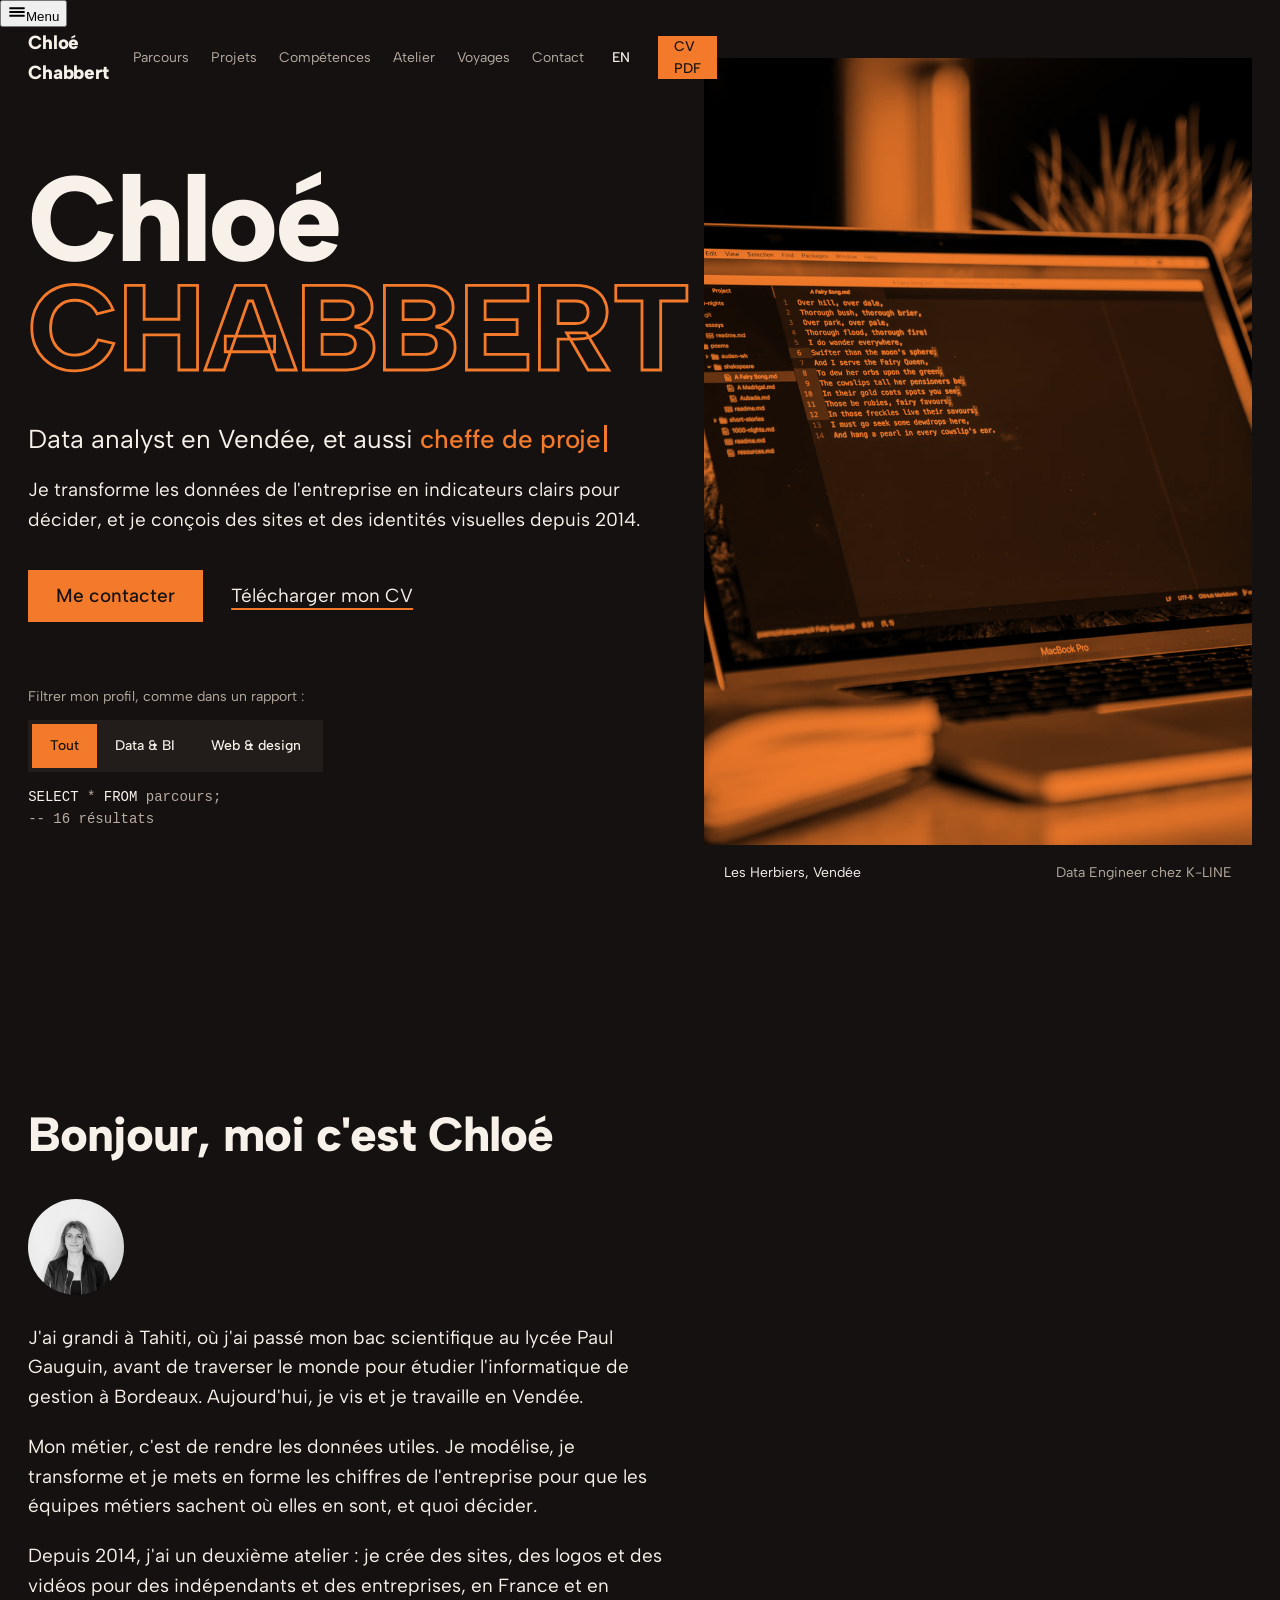
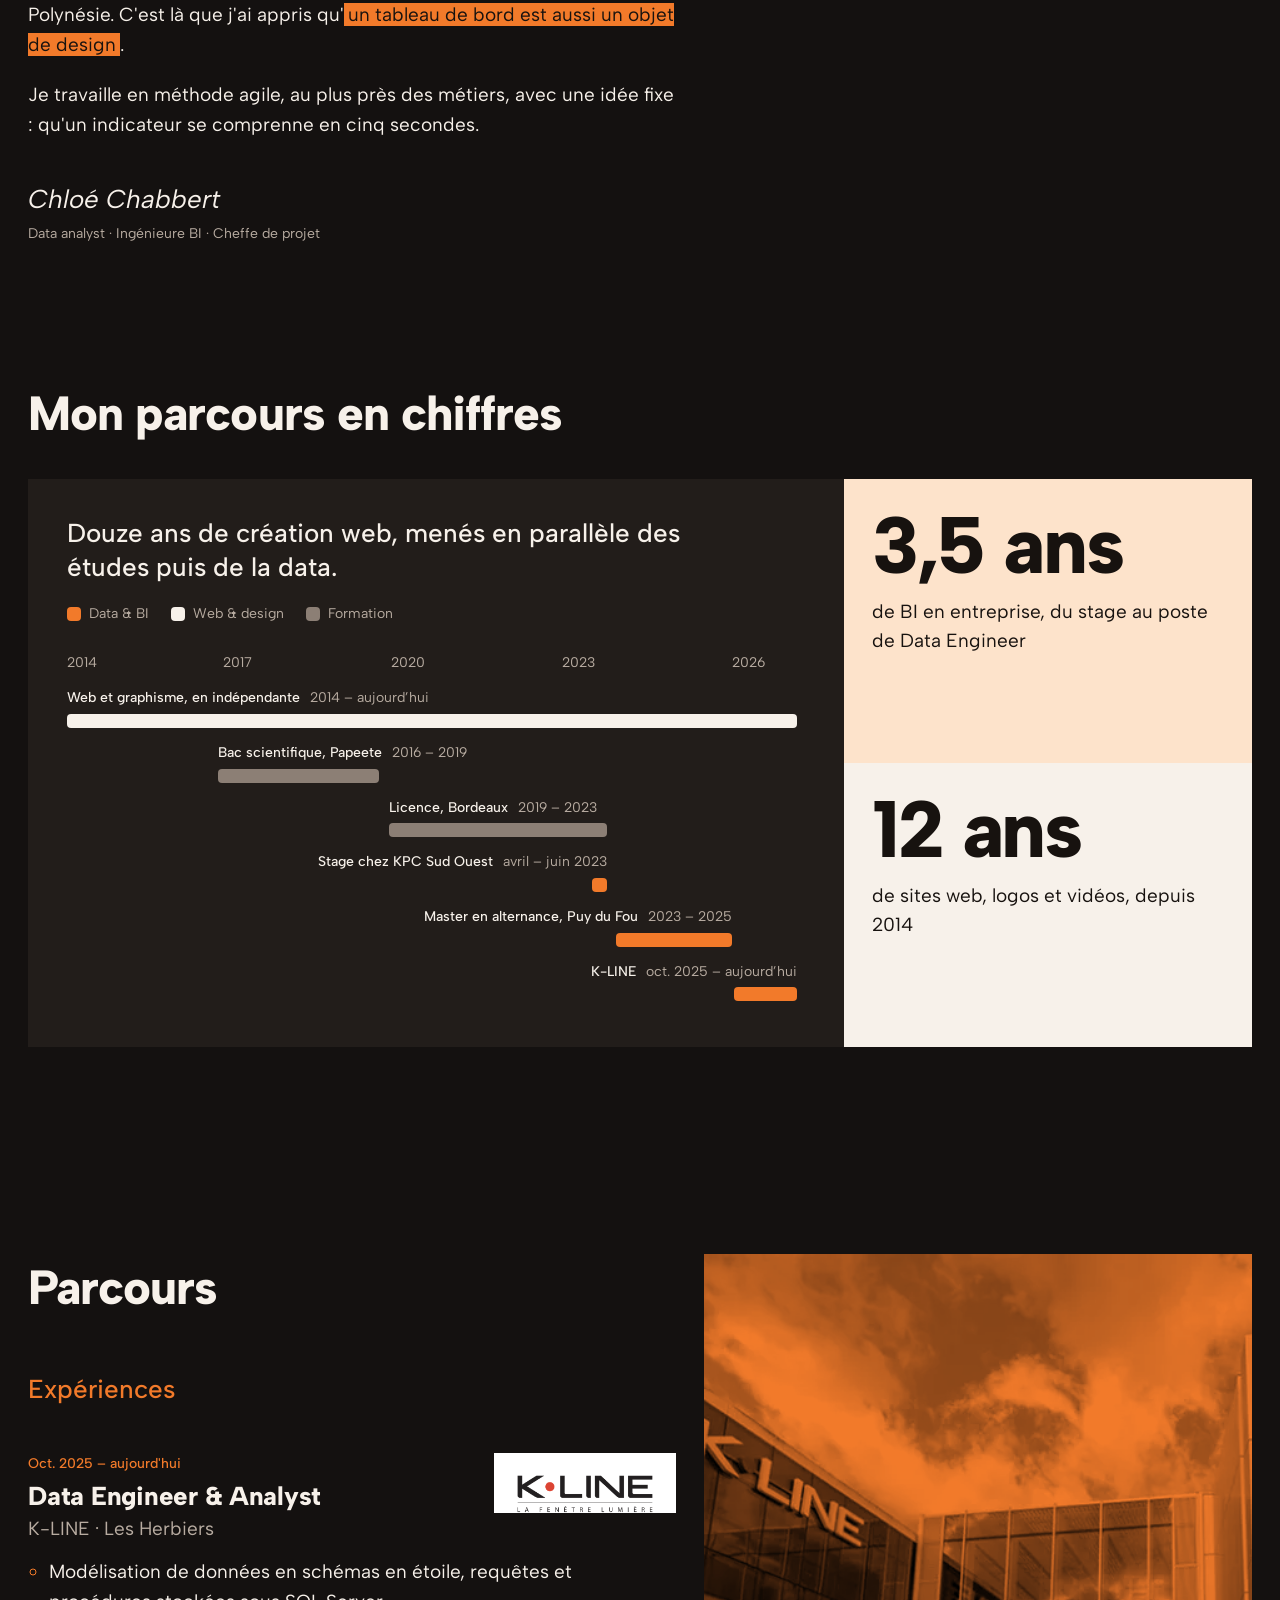
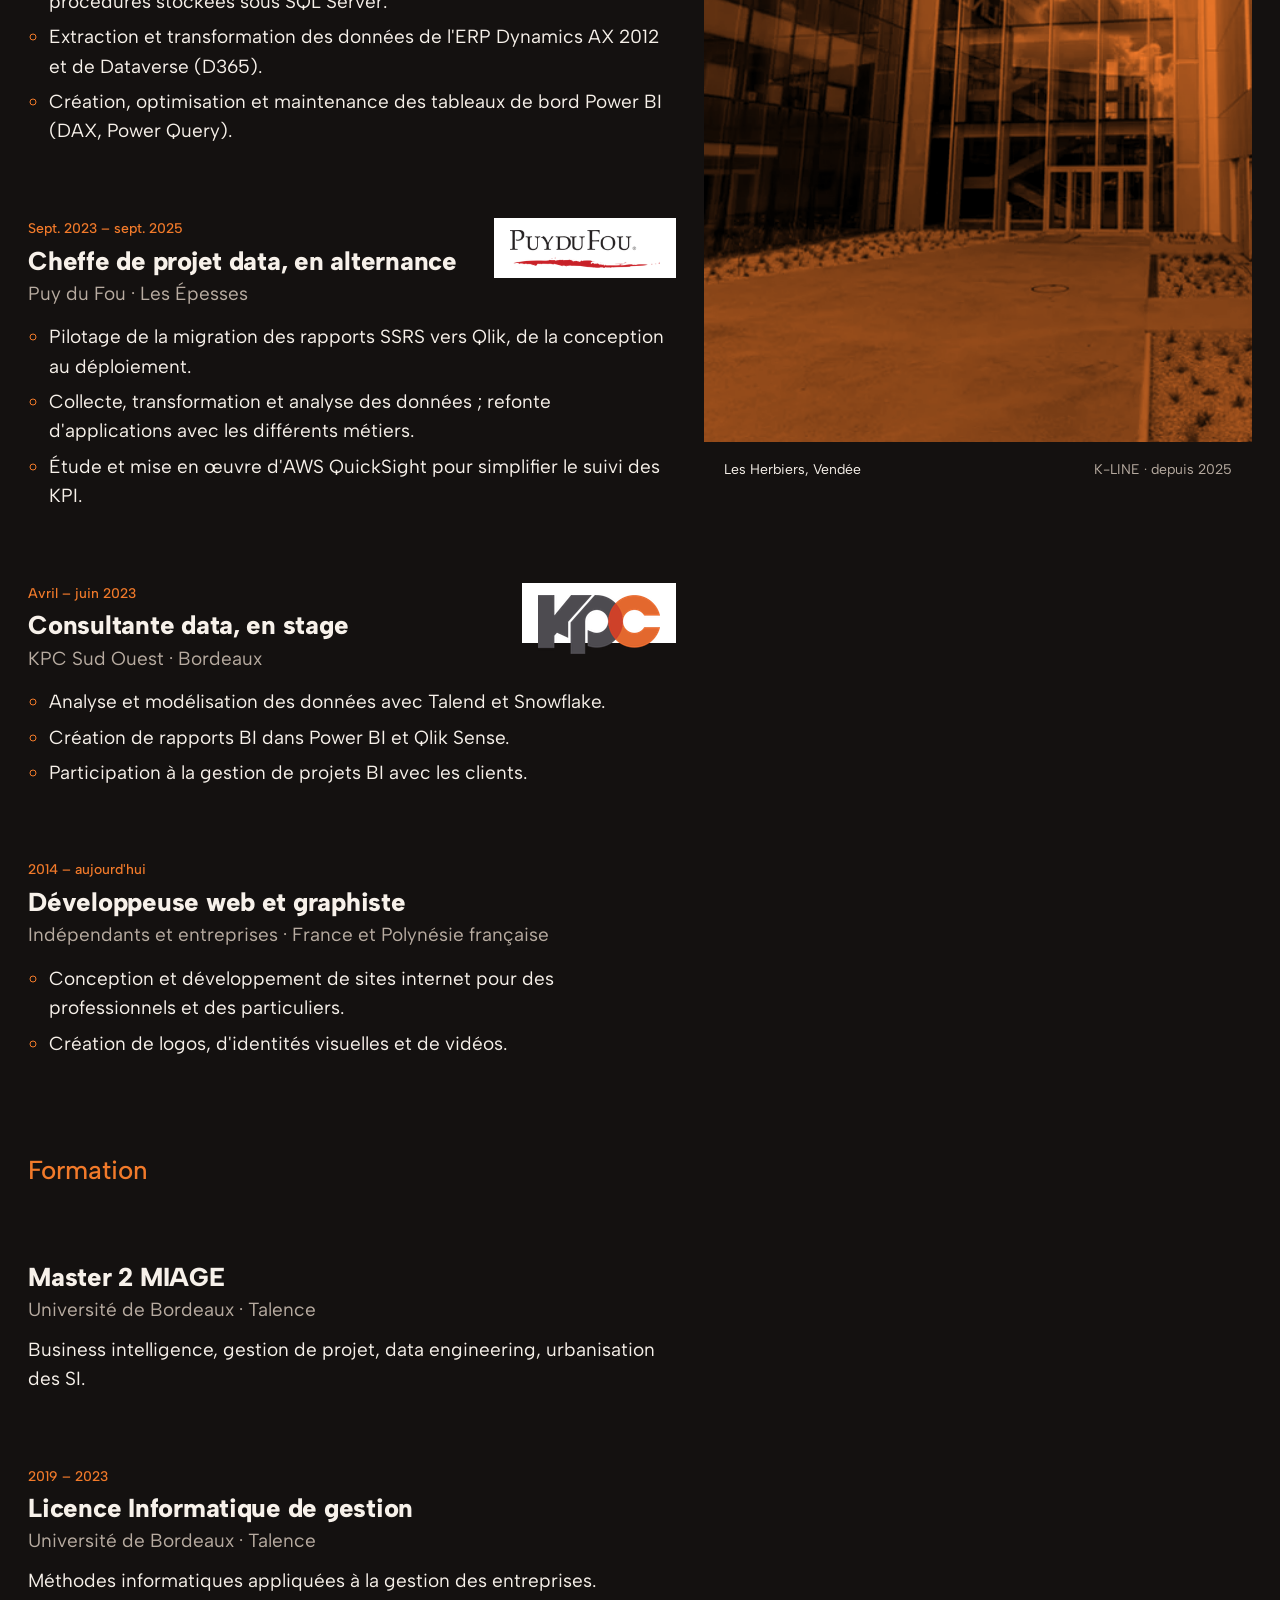
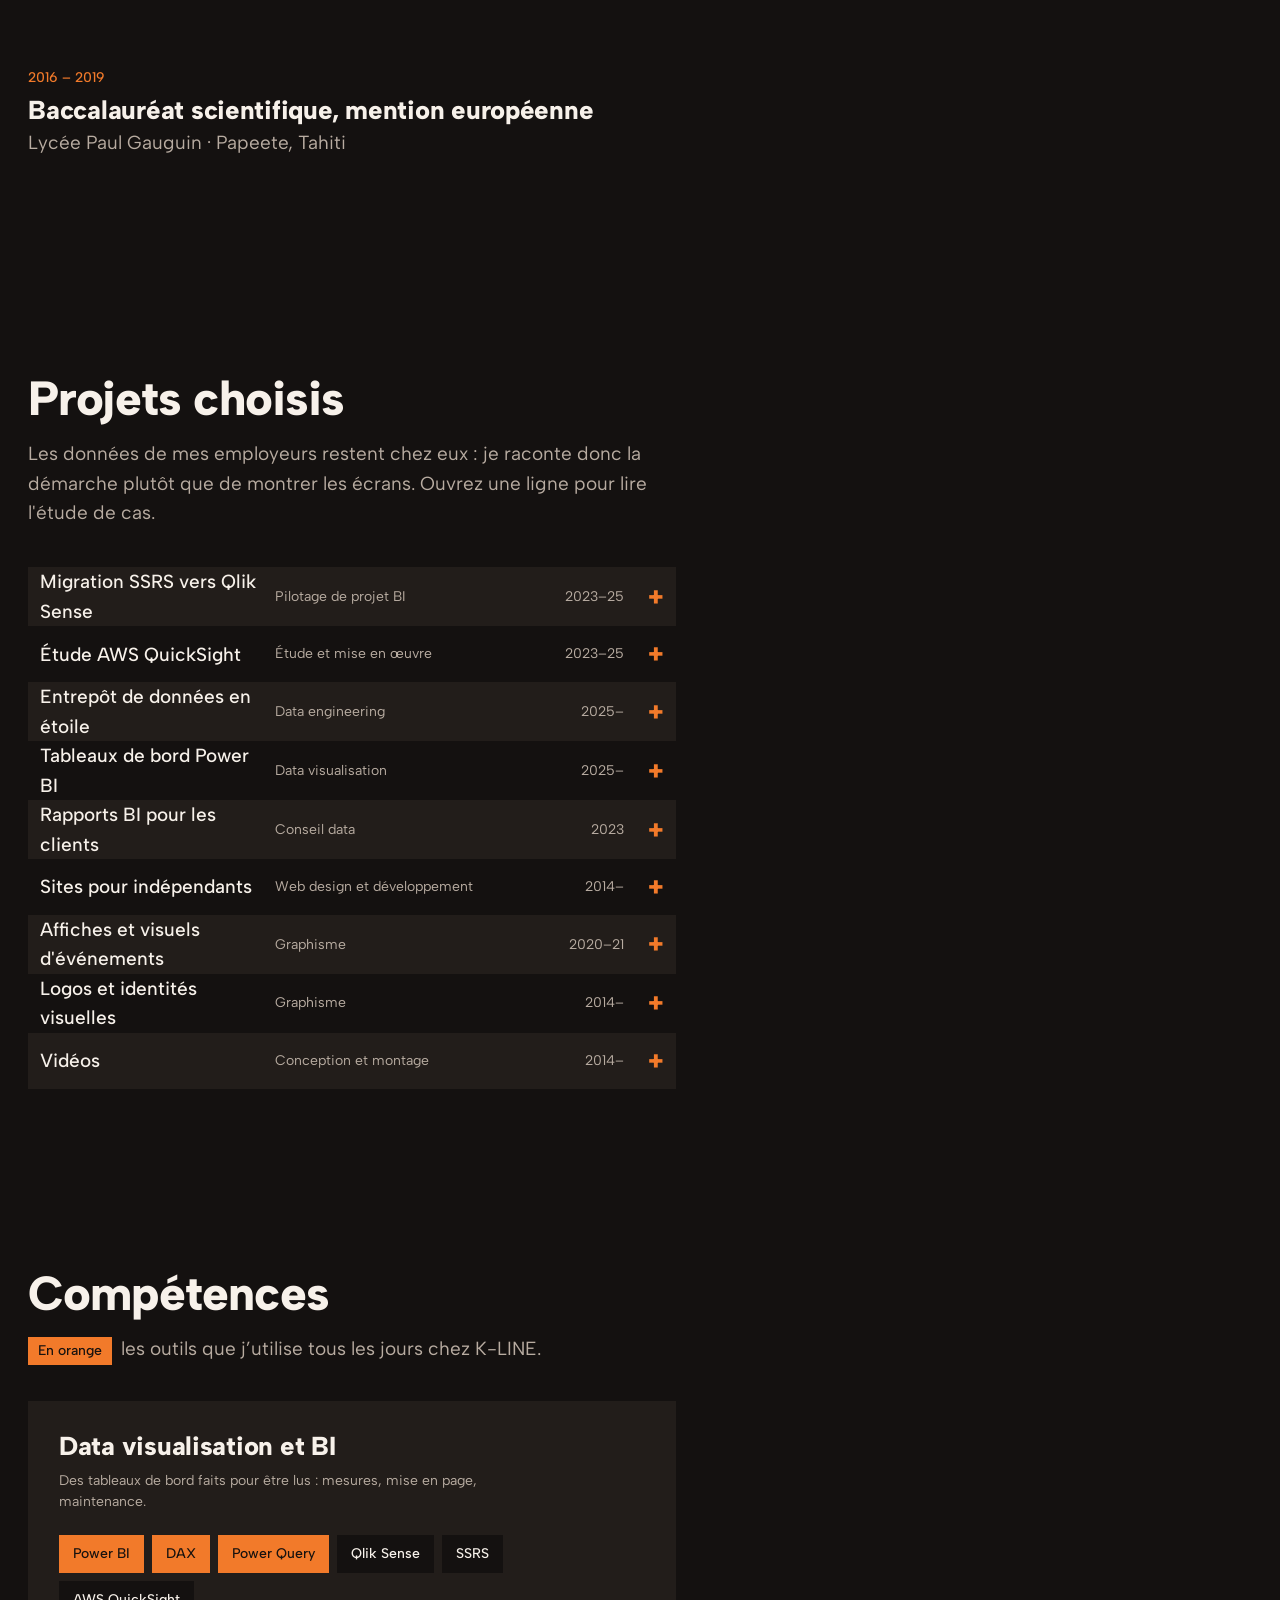
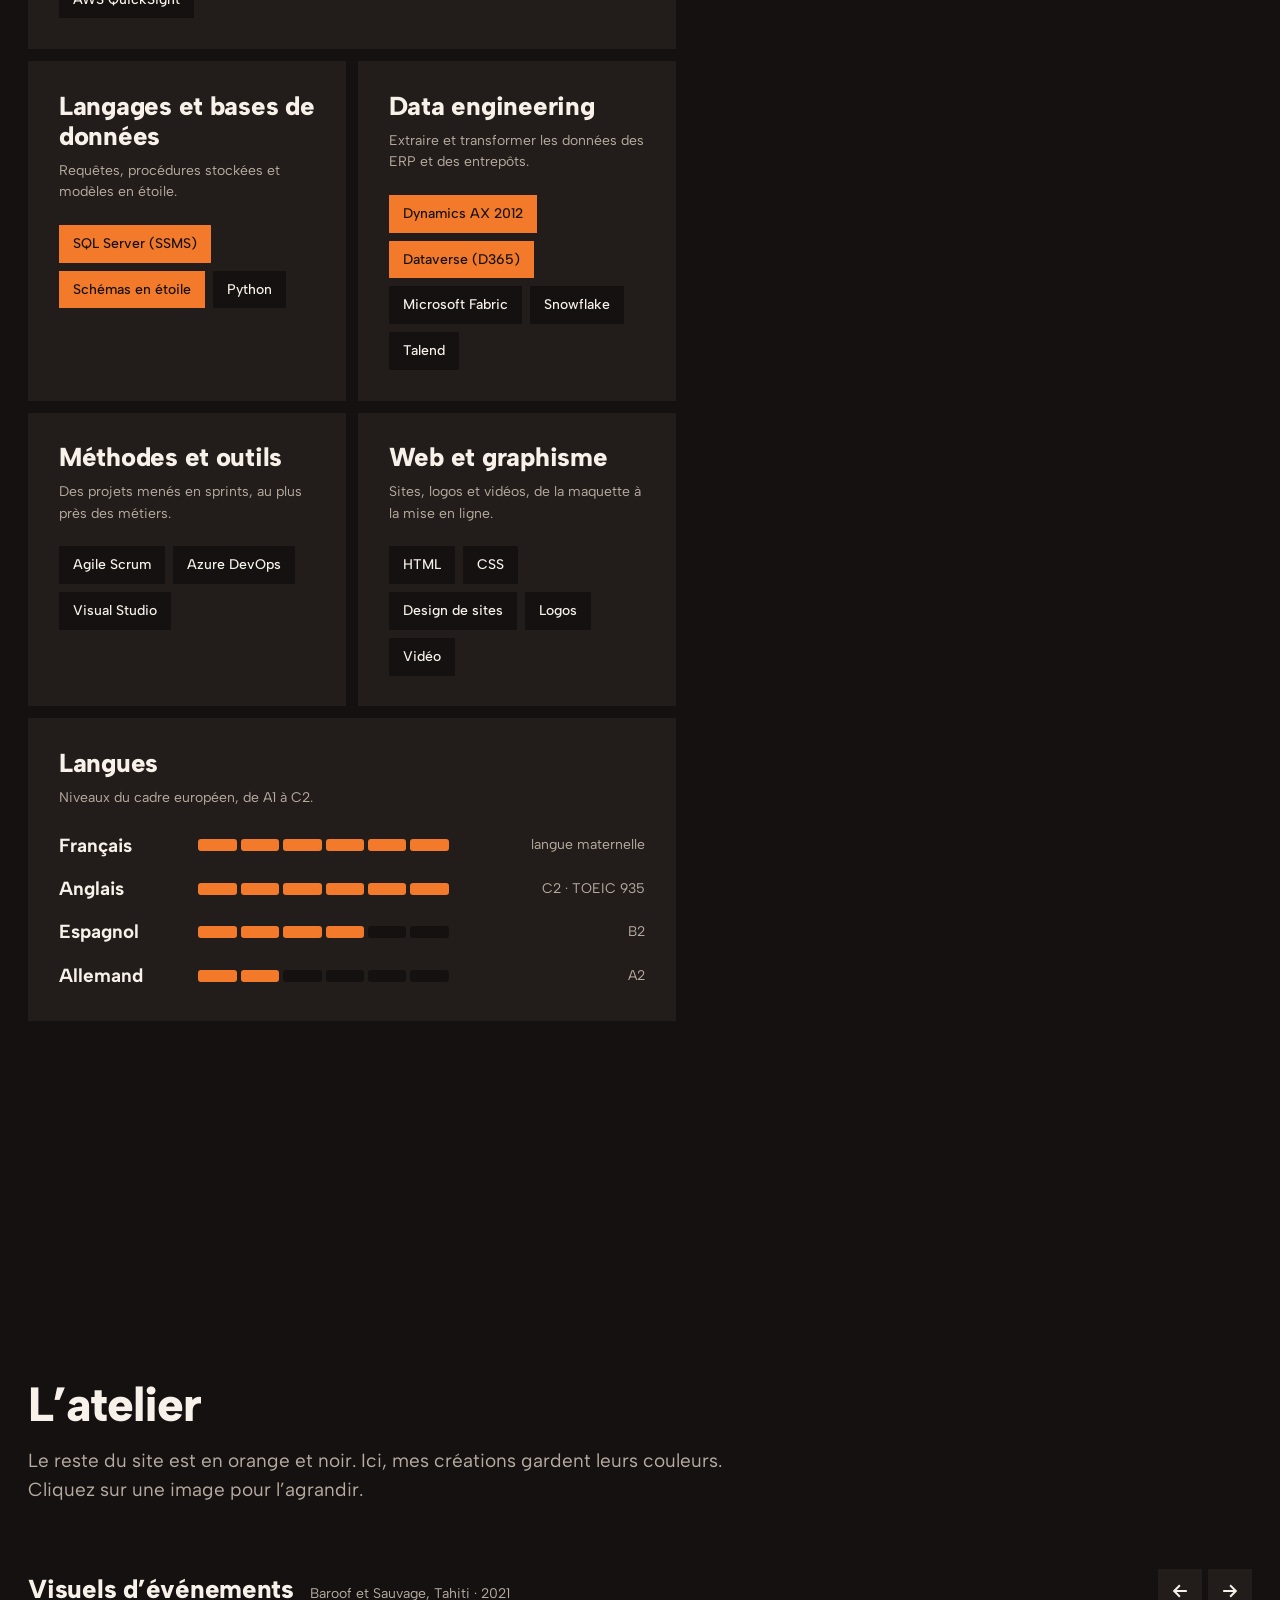
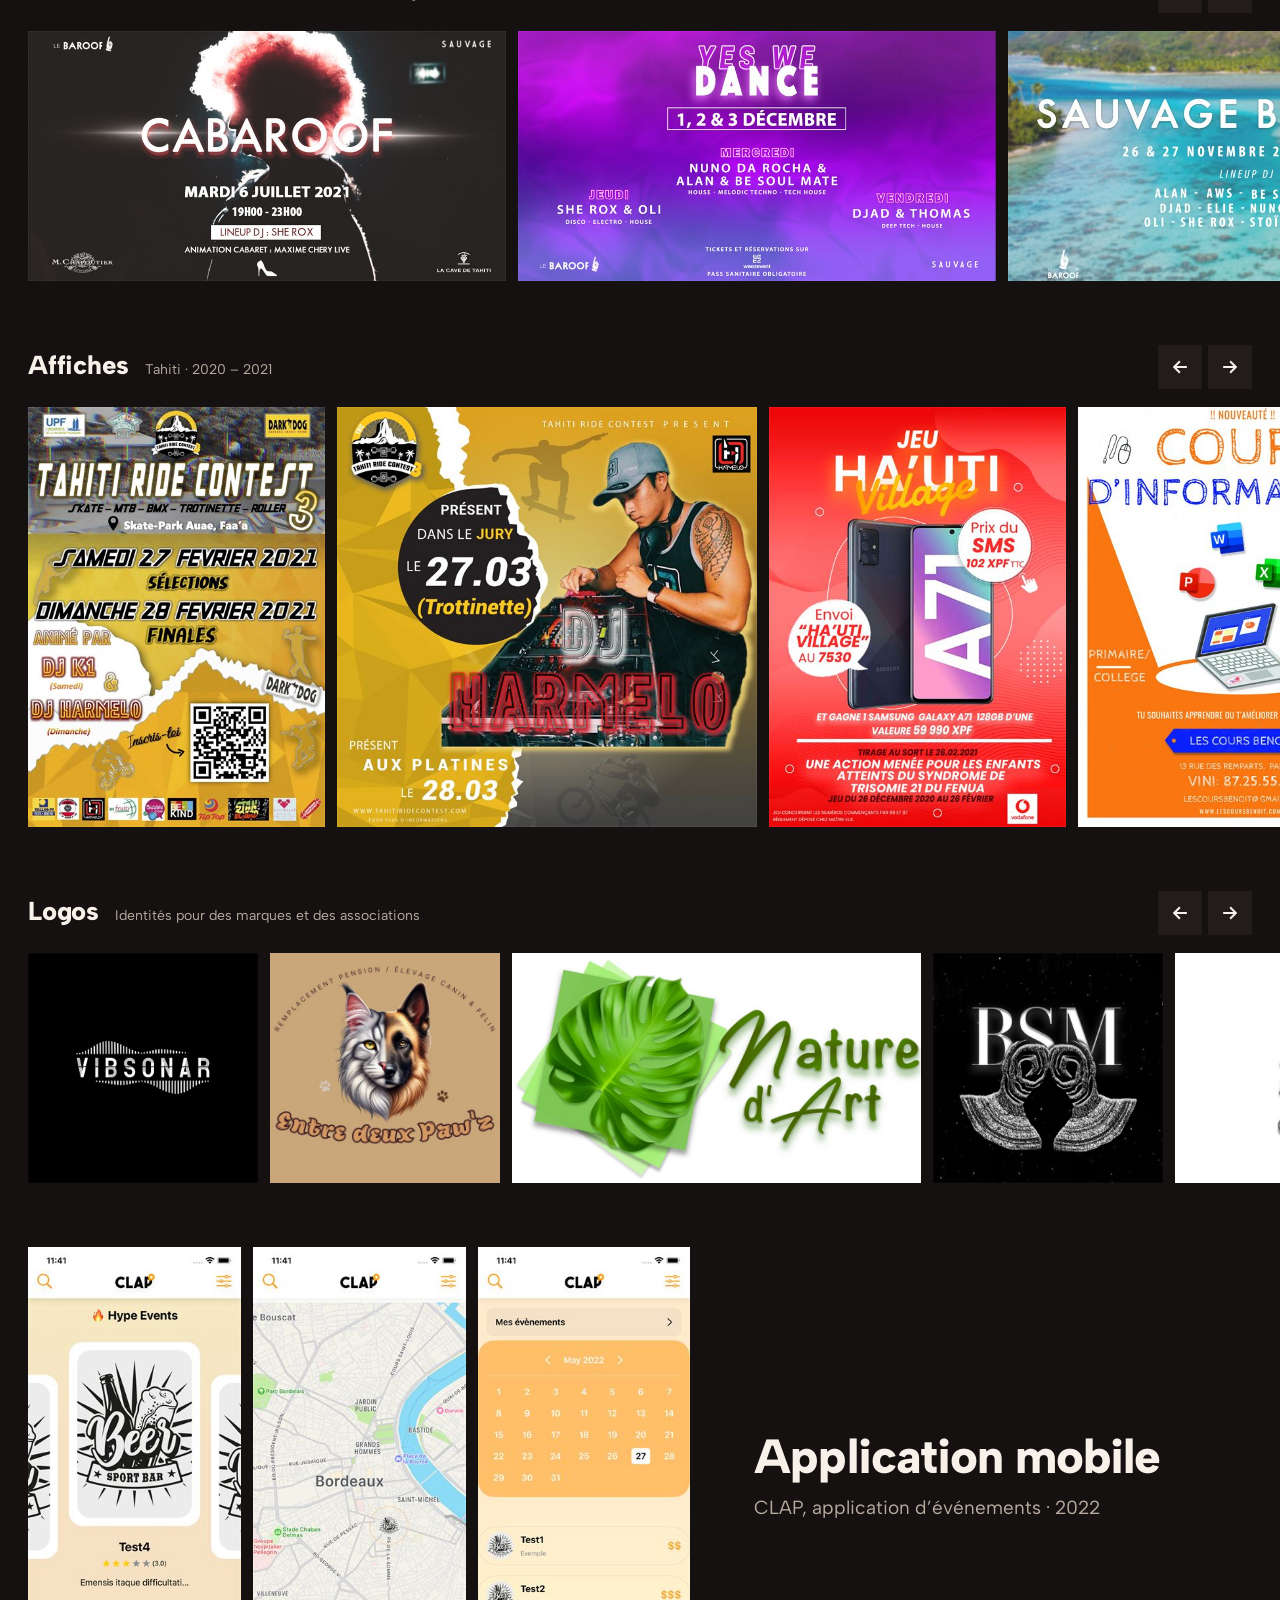
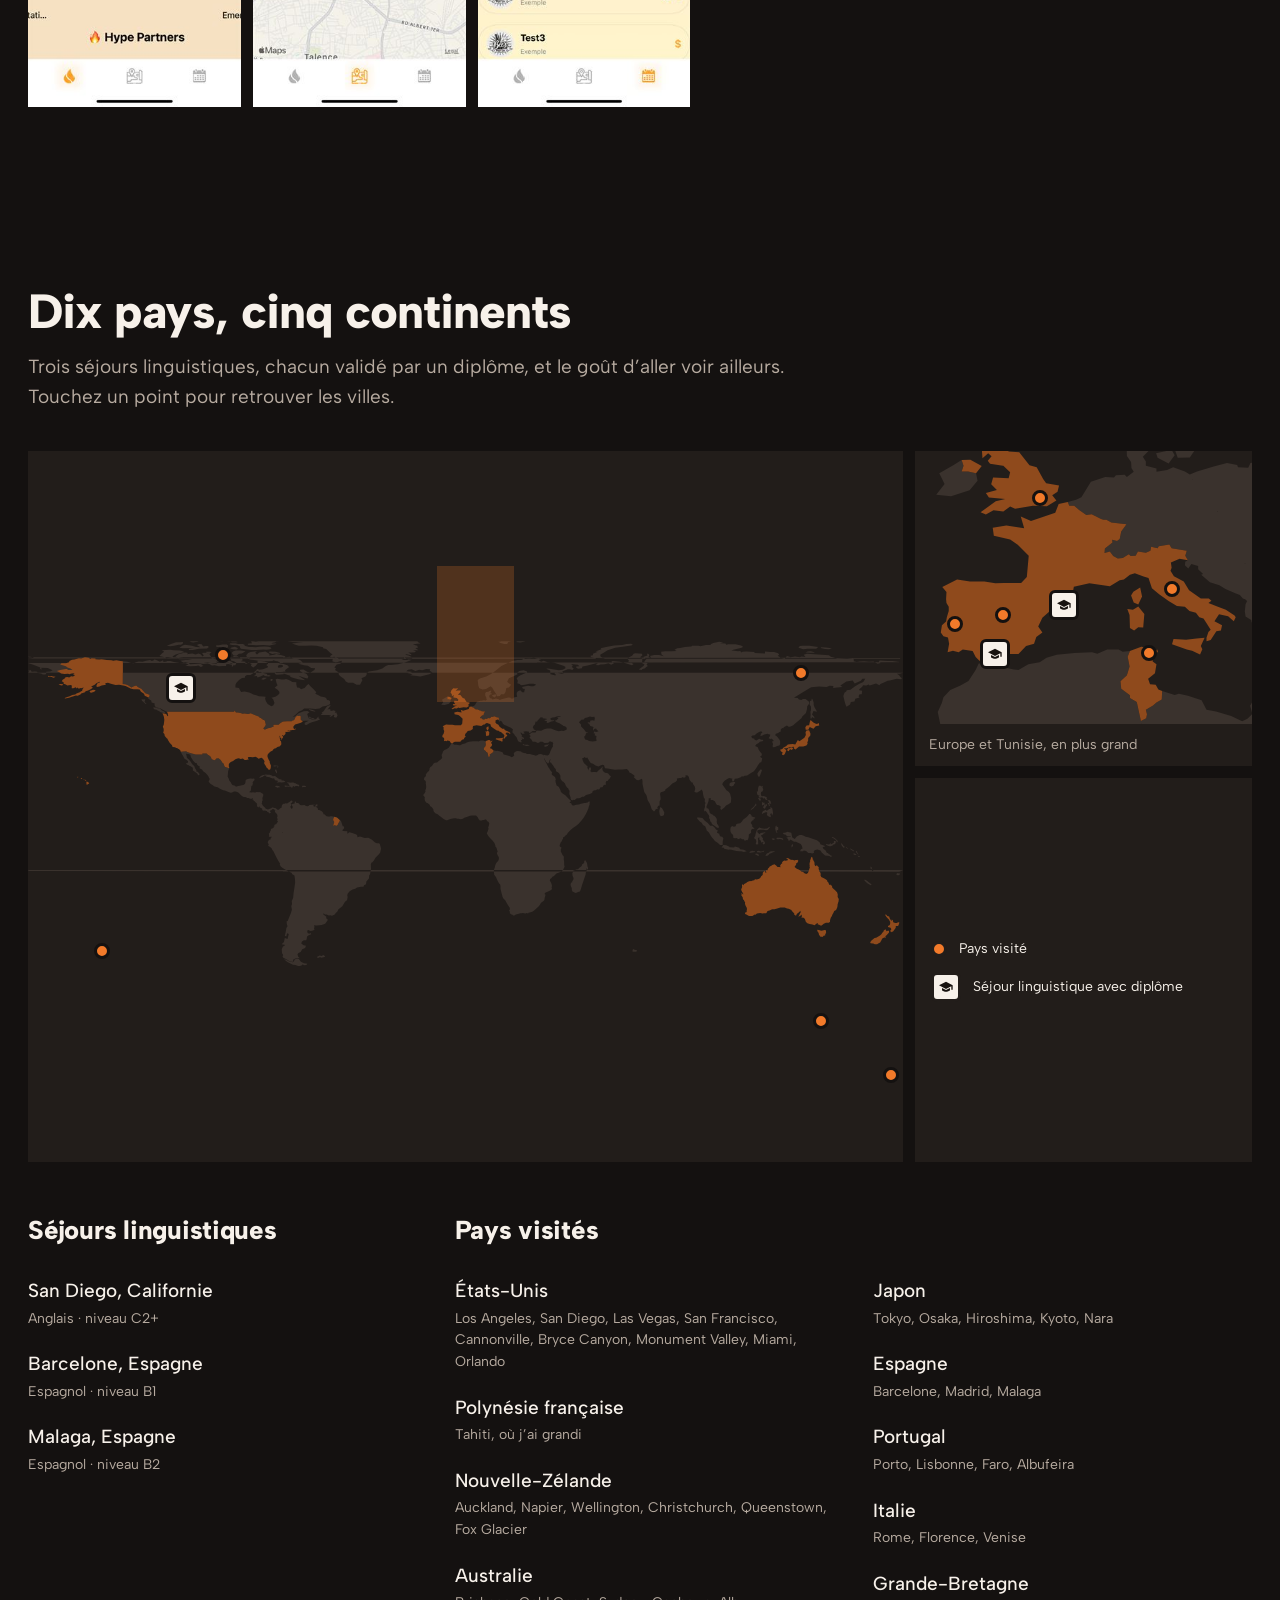
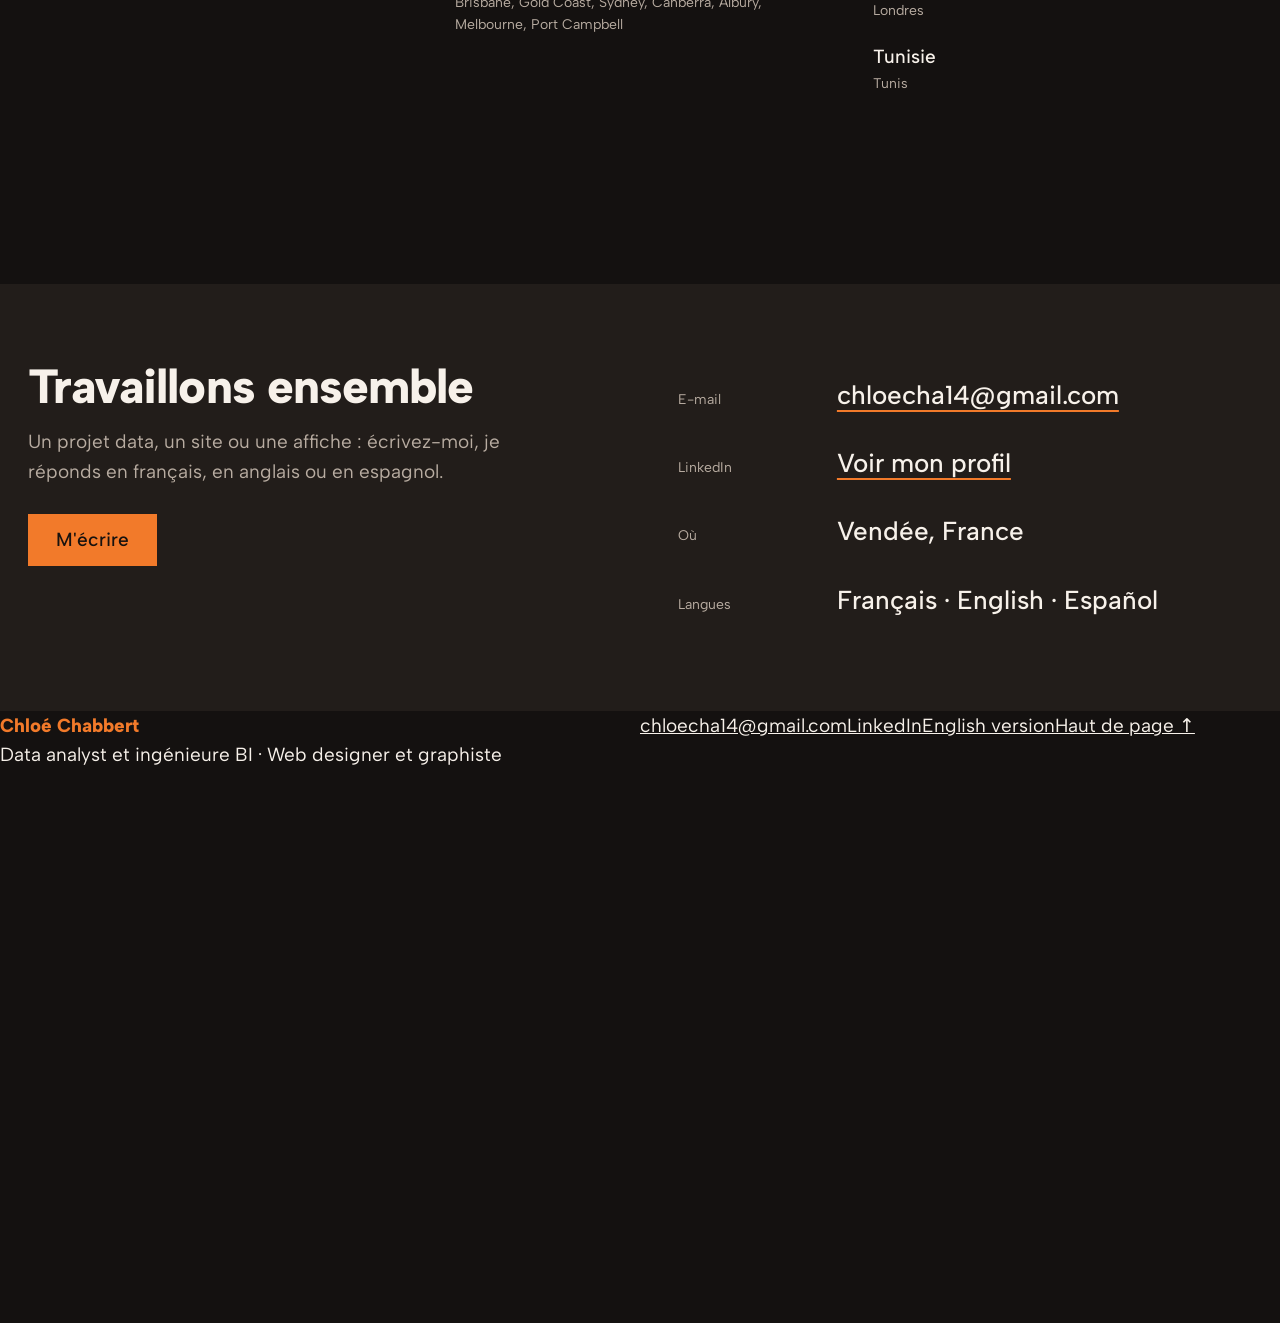
==== commit 02d9cb77: "Update index.html" ====
--- a/index.html
+++ b/index.html
@@ -36,6 +36,29 @@
     <a class="lang" href="en.html" hreflang="en" lang="en" aria-label="English version">EN</a>
     <a class="btn btn--small" href="assets/CV_Chloe_Chabbert.pdf" download>CV PDF</a>
   </header>
+
+  <button type="button" class="menu-btn" id="menu-btn" aria-haspopup="dialog" aria-controls="drawer"><svg viewBox="0 0 24 24" width="18" height="18" aria-hidden="true"><path d="M3 7h18M3 12h18M3 17h18" fill="none" stroke="currentColor" stroke-width="2.4" stroke-linecap="square"/></svg><span>Menu</span></button>
+  <dialog class="drawer" id="drawer" aria-label="Menu du site">
+    <div class="drawer__top">
+      <p class="drawer__mark">Chloé Chabbert</p>
+      <button type="button" class="drawer__close" data-close aria-label="Fermer le menu"><svg viewBox="0 0 24 24" width="22" height="22" aria-hidden="true"><path d="M5 5l14 14M19 5L5 19" fill="none" stroke="currentColor" stroke-width="2.4" stroke-linecap="square"/></svg></button>
+    </div>
+    <nav class="drawer__nav" aria-label="Menu du site">
+      <a href="#top">Accueil</a>
+      <a href="#parcours">Parcours</a>
+      <a href="#projets">Projets</a>
+      <a href="#competences">Compétences</a>
+      <a href="#atelier">Atelier</a>
+      <a href="#voyages">Voyages</a>
+      <a href="#contact">Contact</a>
+    </nav>
+    <div class="drawer__foot">
+      <a class="btn" href="assets/CV_Chloe_Chabbert.pdf" download>Télécharger mon CV</a>
+      <p><a href="mailto:chloecha14@gmail.com">chloecha14@gmail.com</a></p>
+      <p><a href="https://www.linkedin.com/in/chloechabbert/" target="_blank" rel="noopener">LinkedIn</a> · <a href="en.html" hreflang="en" lang="en">English version</a></p>
+    </div>
+  </dialog>
+
 
   <div class="split">
     <main class="read" id="top">
@@ -491,28 +514,12 @@
 
   <!-- ============ 5. Pied de page ============ -->
   <footer class="foot">
-    <div class="foot__photo">
-      <img src="assets/tahiti.jpg" width="800" height="528" alt="" loading="lazy">
-    </div>
-    <div class="foot__menu">
+    <div class="foot__id">
       <p class="foot__mark">Chloé Chabbert</p>
-      <nav aria-label="Pied de page">
-        <a href="#top">Accueil</a>
-        <a href="#parcours">Parcours</a>
-        <a href="#projets">Projets</a>
-        <a href="#competences">Compétences</a>
-        <a href="#atelier">Atelier</a>
-        <a href="#voyages">Voyages</a>
-        <a href="#contact">Contact</a>
-        <a href="assets/CV_Chloe_Chabbert.pdf" download>CV en PDF</a>
-        <a href="en.html" hreflang="en" lang="en">English version</a>
-      </nav>
-      <div class="foot__blocks">
-        <p>Data analyst et ingénieure BI<br>Web designer et graphiste</p>
-        <p><a href="mailto:chloecha14@gmail.com">chloecha14@gmail.com</a><br><a href="https://www.linkedin.com/in/" target="_blank" rel="noopener">LinkedIn</a></p>
-      </div>
-      <p class="foot__legal">© 2026 Chloé Chabbert. Photographies : <a href="https://commons.wikimedia.org/w/index.php?curid=8663462">Phillip Maiwald, Bordeaux (CC BY-SA 3.0)</a>, via Wikimedia Commons, passées en bichromie.</p>
-    </div>
+      <p>Data analyst et ingénieure BI · Web designer et graphiste</p>
+    </div>
+    <p class="foot__links"><a href="mailto:chloecha14@gmail.com">chloecha14@gmail.com</a><a href="https://www.linkedin.com/in/chloechabbert/" target="_blank" rel="noopener">LinkedIn</a><a href="en.html" hreflang="en" lang="en">English version</a><a href="#top">Haut de page ↑</a></p>
+    <p class="foot__legal">© 2026 Chloé Chabbert. Photographies : <a href="https://commons.wikimedia.org/w/index.php?curid=8663462">Phillip Maiwald, Bordeaux (CC BY-SA 3.0)</a>, via Wikimedia Commons, passées en bichromie.</p>
   </footer>
 
   <!-- Filtre flottant, visible après l'accueil -->
